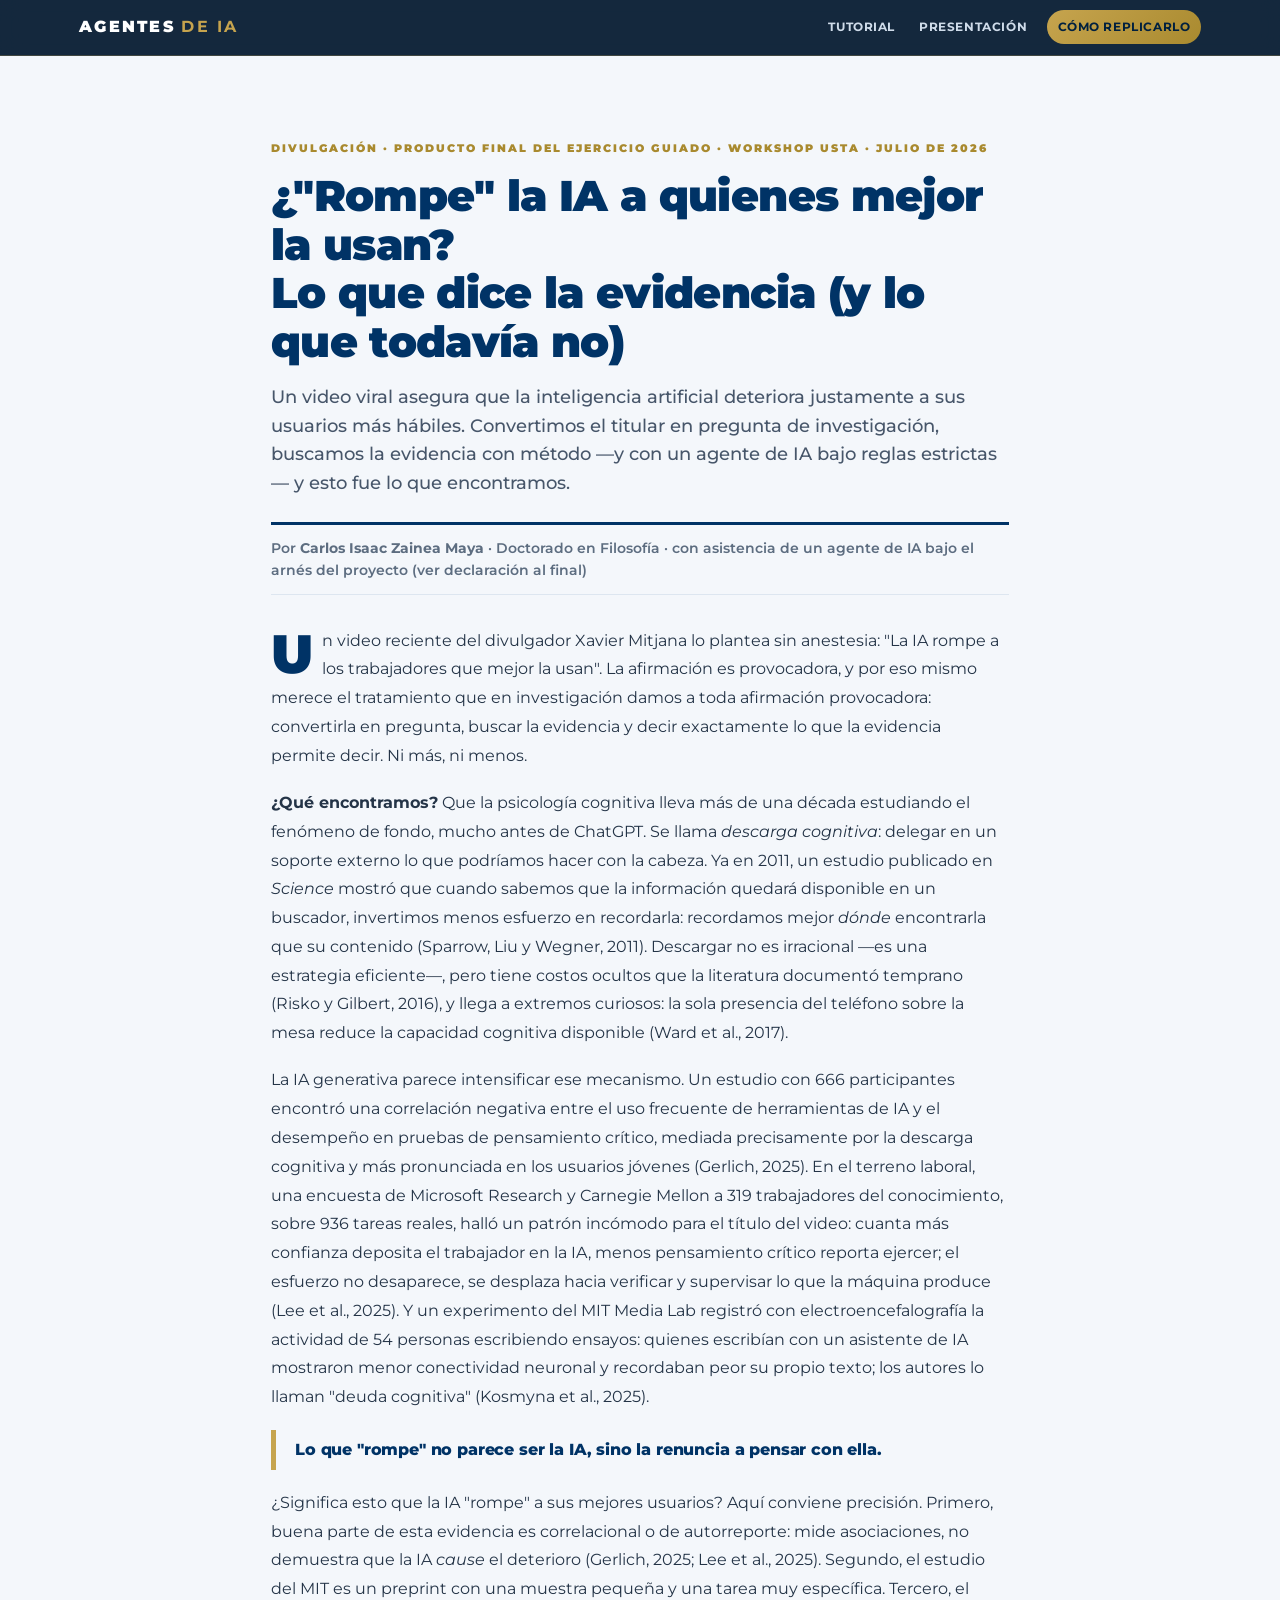
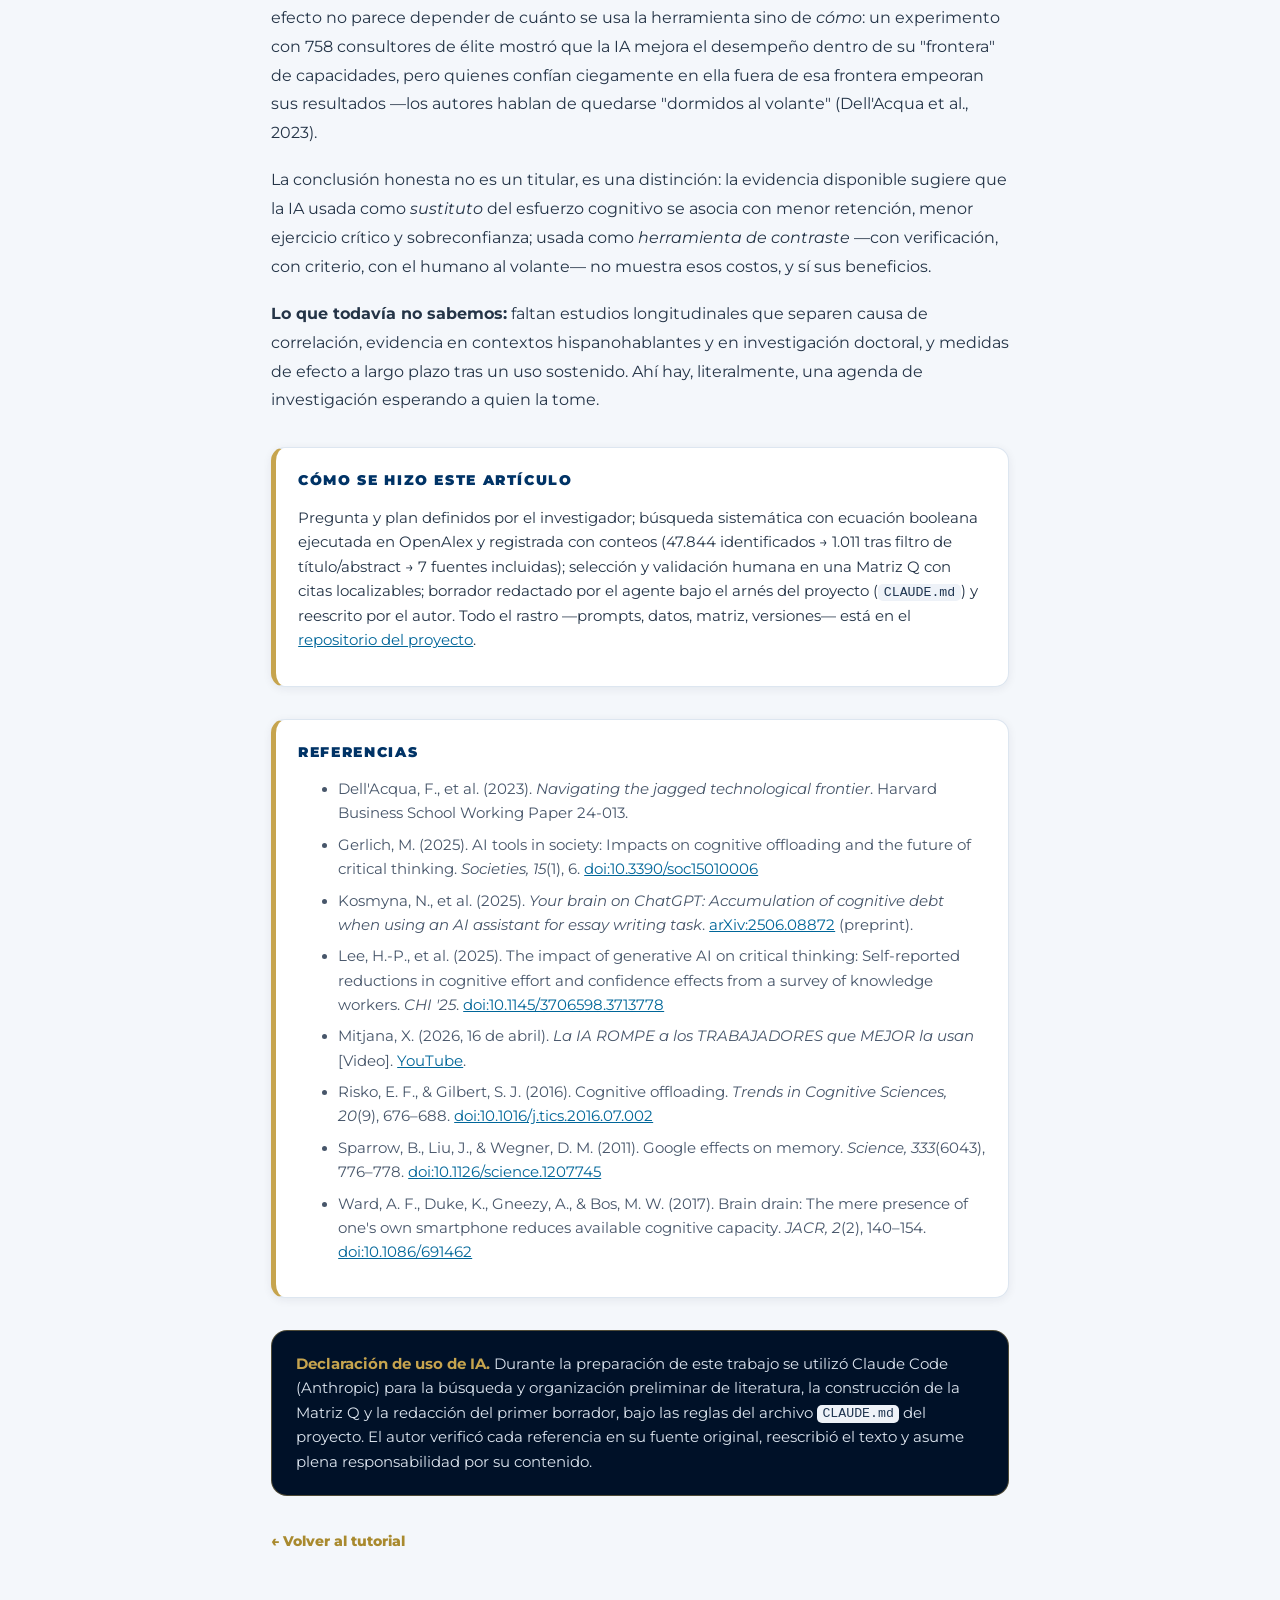
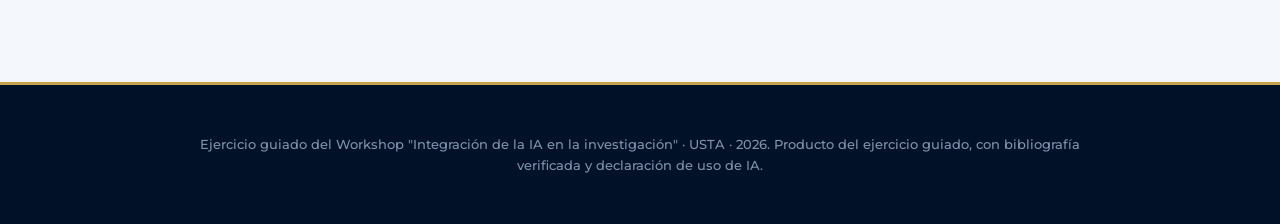
==== articulo.html @ a29a2911 "Tutorial, presentación y proyecto de ejemplo: agentes de IA en la investigación Material del Worksho" ====
<!DOCTYPE html>
<html lang="es">
<head>
<meta charset="UTF-8">
<meta name="viewport" content="width=device-width, initial-scale=1.0">
<title>¿"Rompe" la IA a quienes mejor la usan? — Artículo de divulgación</title>
<meta name="description" content="Artículo de divulgación producido en el ejercicio guiado del Workshop USTA 2026: qué dice la evidencia sobre IA, carga cognitiva y pensamiento crítico.">
<link rel="icon" href="data:image/svg+xml,<svg xmlns='http://www.w3.org/2000/svg' viewBox='0 0 100 100'><text y='.9em' font-size='90'>📰</text></svg>">
<link rel="preconnect" href="https://fonts.googleapis.com">
<link rel="preconnect" href="https://fonts.gstatic.com" crossorigin>
<link href="https://fonts.googleapis.com/css2?family=Montserrat:ital,wght@0,400;0,500;0,600;0,700;0,800;0,900;1,400;1,600&display=swap" rel="stylesheet">
<link rel="stylesheet" href="assets/styles.css">
<style>
  .art-page{max-width:780px;margin:0 auto;padding:3.2rem 1.3rem 4rem}
  .art-back{font-size:.85rem;text-decoration:none;font-weight:800;color:var(--dorado-2)}
  .art-kick{font-size:.7rem;font-weight:900;letter-spacing:.18em;text-transform:uppercase;color:var(--dorado-2);margin:2rem 0 .9rem}
  h1.art-h{color:var(--azul);font-size:clamp(1.8rem,4.6vw,2.7rem);font-weight:900;line-height:1.13;letter-spacing:-.015em;margin:0 0 1rem}
  .art-stand{font-size:1.12rem;line-height:1.6;color:#47566a;font-weight:500;margin:0 0 1.5rem}
  .art-by{font-size:.85rem;color:var(--muted);border-top:3px solid var(--azul);border-bottom:1px solid var(--line);padding:.75rem 0;margin-bottom:2rem;font-weight:600}
  .art-body p{font-size:1rem;line-height:1.8;margin:1.15rem 0}
  .art-body p:first-of-type::first-letter{font-size:3.4rem;float:left;line-height:.85;padding:.3rem .6rem 0 0;color:var(--azul);font-weight:900}
  .art-pull{font-size:1.3rem;font-weight:800;line-height:1.45;color:var(--azul);border-left:5px solid var(--dorado);padding:.35rem 0 .35rem 1.2rem;margin:1.9rem 0;letter-spacing:-.01em}
  .art-box{background:#fff;border:1px solid var(--line);border-left:5px solid var(--dorado);border-radius:14px;padding:1.2rem 1.4rem;margin:2rem 0;box-shadow:var(--sh-sm)}
  .art-box h3{margin:.1rem 0 .7rem;color:var(--azul);font-size:.85rem;font-weight:900;text-transform:uppercase;letter-spacing:.12em}
  .art-box p,.art-box li{font-size:.92rem}
  .art-refs{font-size:.85rem;color:#47566a}
  .art-refs li{margin:.45rem 0}
  .art-decl{background:var(--azul-deep);color:#dbe4ee;border-radius:16px;padding:1.3rem 1.5rem;margin:2rem 0;font-size:.92rem;border:1px solid rgba(198,164,78,.4)}
  .art-decl b{color:var(--dorado)}
</style>
</head>
<body>
<nav class="topnav" aria-label="Navegación">
  <div class="nav-inner">
    <a class="brand" href="index.html">AGENTES<span>DE IA</span></a>
    <div class="nav-links">
      <a href="index.html">Tutorial</a>
      <a href="presentacion.html">Presentación</a>
      <a href="index.html#hazlo" class="nav-cta">Cómo replicarlo</a>
    </div>
  </div>
</nav>

<article class="art-page">
  <p class="art-kick">Divulgación · Producto final del ejercicio guiado · Workshop USTA · Julio de 2026</p>
  <h1 class="art-h">¿"Rompe" la IA a quienes mejor la usan?<br>Lo que dice la evidencia (y lo que todavía no)</h1>
  <p class="art-stand">Un video viral asegura que la inteligencia artificial deteriora justamente a sus
  usuarios más hábiles. Convertimos el titular en pregunta de investigación, buscamos la evidencia con
  método —y con un agente de IA bajo reglas estrictas— y esto fue lo que encontramos.</p>
  <p class="art-by">Por <strong>Carlos Isaac Zainea Maya</strong> · Doctorado en Filosofía ·
  con asistencia de un agente de IA bajo el arnés del proyecto (ver declaración al final)</p>

  <div class="art-body">
    <p>Un video reciente del divulgador Xavier Mitjana lo plantea sin anestesia: "La IA rompe a los
    trabajadores que mejor la usan". La afirmación es provocadora, y por eso mismo merece el tratamiento
    que en investigación damos a toda afirmación provocadora: convertirla en pregunta, buscar la
    evidencia y decir exactamente lo que la evidencia permite decir. Ni más, ni menos.</p>

    <p><strong>¿Qué encontramos?</strong> Que la psicología cognitiva lleva más de una década estudiando
    el fenómeno de fondo, mucho antes de ChatGPT. Se llama <em>descarga cognitiva</em>: delegar en un
    soporte externo lo que podríamos hacer con la cabeza. Ya en 2011, un estudio publicado en
    <em>Science</em> mostró que cuando sabemos que la información quedará disponible en un buscador,
    invertimos menos esfuerzo en recordarla: recordamos mejor <em>dónde</em> encontrarla que su contenido
    (Sparrow, Liu y Wegner, 2011). Descargar no es irracional —es una estrategia eficiente—, pero tiene
    costos ocultos que la literatura documentó temprano (Risko y Gilbert, 2016), y llega a extremos
    curiosos: la sola presencia del teléfono sobre la mesa reduce la capacidad cognitiva disponible
    (Ward et al., 2017).</p>

    <p>La IA generativa parece intensificar ese mecanismo. Un estudio con 666 participantes encontró una
    correlación negativa entre el uso frecuente de herramientas de IA y el desempeño en pruebas de
    pensamiento crítico, mediada precisamente por la descarga cognitiva y más pronunciada en los usuarios
    jóvenes (Gerlich, 2025). En el terreno laboral, una encuesta de Microsoft Research y Carnegie Mellon
    a 319 trabajadores del conocimiento, sobre 936 tareas reales, halló un patrón incómodo para el título
    del video: cuanta más confianza deposita el trabajador en la IA, menos pensamiento crítico reporta
    ejercer; el esfuerzo no desaparece, se desplaza hacia verificar y supervisar lo que la máquina produce
    (Lee et al., 2025). Y un experimento del MIT Media Lab registró con electroencefalografía la actividad
    de 54 personas escribiendo ensayos: quienes escribían con un asistente de IA mostraron menor
    conectividad neuronal y recordaban peor su propio texto; los autores lo llaman "deuda cognitiva"
    (Kosmyna et al., 2025).</p>

    <p class="art-pull">Lo que "rompe" no parece ser la IA, sino la renuncia a pensar con ella.</p>

    <p>¿Significa esto que la IA "rompe" a sus mejores usuarios? Aquí conviene precisión. Primero, buena
    parte de esta evidencia es correlacional o de autorreporte: mide asociaciones, no demuestra que la IA
    <em>cause</em> el deterioro (Gerlich, 2025; Lee et al., 2025). Segundo, el estudio del MIT es un
    preprint con una muestra pequeña y una tarea muy específica. Tercero, el efecto no parece depender de
    cuánto se usa la herramienta sino de <em>cómo</em>: un experimento con 758 consultores de élite mostró
    que la IA mejora el desempeño dentro de su "frontera" de capacidades, pero quienes confían ciegamente
    en ella fuera de esa frontera empeoran sus resultados —los autores hablan de quedarse "dormidos al
    volante" (Dell'Acqua et al., 2023).</p>

    <p>La conclusión honesta no es un titular, es una distinción: la evidencia disponible sugiere que la
    IA usada como <em>sustituto</em> del esfuerzo cognitivo se asocia con menor retención, menor ejercicio
    crítico y sobreconfianza; usada como <em>herramienta de contraste</em> —con verificación, con
    criterio, con el humano al volante— no muestra esos costos, y sí sus beneficios.</p>

    <p><strong>Lo que todavía no sabemos:</strong> faltan estudios longitudinales que separen causa de
    correlación, evidencia en contextos hispanohablantes y en investigación doctoral, y medidas de efecto
    a largo plazo tras un uso sostenido. Ahí hay, literalmente, una agenda de investigación esperando a
    quien la tome.</p>
  </div>

  <div class="art-box">
    <h3>Cómo se hizo este artículo</h3>
    <p>Pregunta y plan definidos por el investigador; búsqueda sistemática con ecuación booleana ejecutada
    en OpenAlex y registrada con conteos (47.844 identificados → 1.011 tras filtro de título/abstract →
    7 fuentes incluidas); selección y validación humana en una Matriz Q con citas localizables; borrador
    redactado por el agente bajo el arnés del proyecto (<code>CLAUDE.md</code>) y reescrito por el autor.
    Todo el rastro —prompts, datos, matriz, versiones— está en el
    <a href="https://github.com/izainea/agentes-ia-investigacion">repositorio del proyecto</a>.</p>
  </div>

  <div class="art-box">
    <h3>Referencias</h3>
    <ul class="art-refs">
      <li>Dell'Acqua, F., et al. (2023). <em>Navigating the jagged technological frontier</em>. Harvard Business School Working Paper 24-013.</li>
      <li>Gerlich, M. (2025). AI tools in society: Impacts on cognitive offloading and the future of critical thinking. <em>Societies, 15</em>(1), 6. <a href="https://doi.org/10.3390/soc15010006">doi:10.3390/soc15010006</a></li>
      <li>Kosmyna, N., et al. (2025). <em>Your brain on ChatGPT: Accumulation of cognitive debt when using an AI assistant for essay writing task</em>. <a href="https://arxiv.org/abs/2506.08872">arXiv:2506.08872</a> (preprint).</li>
      <li>Lee, H.-P., et al. (2025). The impact of generative AI on critical thinking: Self-reported reductions in cognitive effort and confidence effects from a survey of knowledge workers. <em>CHI '25</em>. <a href="https://doi.org/10.1145/3706598.3713778">doi:10.1145/3706598.3713778</a></li>
      <li>Mitjana, X. (2026, 16 de abril). <em>La IA ROMPE a los TRABAJADORES que MEJOR la usan</em> [Video]. <a href="https://www.youtube.com/watch?v=fTj4RkCVBXw">YouTube</a>.</li>
      <li>Risko, E. F., &amp; Gilbert, S. J. (2016). Cognitive offloading. <em>Trends in Cognitive Sciences, 20</em>(9), 676–688. <a href="https://doi.org/10.1016/j.tics.2016.07.002">doi:10.1016/j.tics.2016.07.002</a></li>
      <li>Sparrow, B., Liu, J., &amp; Wegner, D. M. (2011). Google effects on memory. <em>Science, 333</em>(6043), 776–778. <a href="https://doi.org/10.1126/science.1207745">doi:10.1126/science.1207745</a></li>
      <li>Ward, A. F., Duke, K., Gneezy, A., &amp; Bos, M. W. (2017). Brain drain: The mere presence of one's own smartphone reduces available cognitive capacity. <em>JACR, 2</em>(2), 140–154. <a href="https://doi.org/10.1086/691462">doi:10.1086/691462</a></li>
    </ul>
  </div>

  <div class="art-decl">
    <b>Declaración de uso de IA.</b> Durante la preparación de este trabajo se utilizó Claude Code
    (Anthropic) para la búsqueda y organización preliminar de literatura, la construcción de la Matriz Q
    y la redacción del primer borrador, bajo las reglas del archivo <code>CLAUDE.md</code> del proyecto.
    El autor verificó cada referencia en su fuente original, reescribió el texto y asume plena
    responsabilidad por su contenido.
  </div>

  <p><a class="art-back" href="index.html#resultados">← Volver al tutorial</a></p>
</article>

<footer>
  <p class="mini">Ejercicio guiado del Workshop "Integración de la IA en la investigación" · USTA · 2026.
  Producto del ejercicio guiado, con bibliografía verificada y declaración de uso de IA.</p>
</footer>
</body>
</html>
---- assets/styles.css ----
/* ============================================================
   El uso de agentes de IA en la investigación — Workshop USTA 2026
   Identidad: azul institucional USTA #003366 + dorado #C6A44E,
   tipografía Montserrat, estética editorial moderna.
   ============================================================ */

:root{
  --azul:#003366;
  --azul-2:#00284f;
  --azul-3:#001b38;
  --azul-deep:#001128;
  --celeste:#006699;
  --dorado:#C6A44E;
  --dorado-2:#a98a2f;
  --dorado-soft:#e9d9ae;
  --bg:#f4f7fb;
  --tint:#e9eff7;
  --card:#ffffff;
  --line:#dde6f0;
  --text:#243447;
  --muted:#5d6d80;
  --ok:#1f7a4d;
  --warn:#b06e0d;
  --rojo:#c23b3b;
  --sans:'Montserrat','Segoe UI',system-ui,-apple-system,Arial,sans-serif;
  --mono:Consolas,'Cascadia Mono',Menlo,monospace;
  --sh-sm:0 2px 10px rgba(0,27,56,.07);
  --sh-md:0 10px 30px rgba(0,27,56,.10);
  --sh-lg:0 18px 50px rgba(0,17,40,.35);
  --r:18px;
}

*{box-sizing:border-box}
html{scroll-behavior:smooth;scroll-padding-top:76px}
body{margin:0;font-family:var(--sans);color:var(--text);background:var(--bg);line-height:1.65;font-size:16px}
img,svg{max-width:100%}
a{color:var(--celeste)}
code{font-family:var(--mono);background:#eef2f8;color:#1f3550;border-radius:5px;padding:.08rem .35rem;font-size:.9em}
:focus-visible{outline:3px solid var(--dorado);outline-offset:2px;border-radius:6px}

/* ---------- Animación de aparición ---------- */
.rv{opacity:0;transform:translateY(22px);transition:opacity .6s ease,transform .6s ease}
.rv-in{opacity:1;transform:none}
@media (prefers-reduced-motion:reduce){.rv{opacity:1;transform:none;transition:none}}

/* ---------- Navegación ---------- */
.topnav{position:sticky;top:0;z-index:60;background:rgba(0,22,45,.92);
  backdrop-filter:blur(12px);-webkit-backdrop-filter:blur(12px);
  border-bottom:1px solid rgba(198,164,78,.25)}
.nav-inner{max-width:1160px;margin:0 auto;padding:.65rem 1.2rem;display:flex;align-items:center;gap:1.2rem;flex-wrap:wrap}
.brand{color:#fff;text-decoration:none;font-weight:900;font-size:1rem;letter-spacing:.14em}
.brand span{color:var(--dorado);font-weight:700;margin-left:.35rem;letter-spacing:.14em}
.nav-links{display:flex;gap:.2rem;flex-wrap:wrap;margin-left:auto;align-items:center}
.nav-links a{color:#cfdcea;text-decoration:none;font-size:.74rem;font-weight:700;
  letter-spacing:.05em;text-transform:uppercase;padding:.45rem .65rem;border-radius:999px;
  white-space:nowrap;transition:background .2s,color .2s}
.nav-links a:hover,.nav-links a.is-here{background:rgba(198,164,78,.18);color:#fff}
.nav-links a.nav-cta{background:linear-gradient(135deg,var(--dorado),var(--dorado-2));
  color:#00203f;margin-left:.4rem}
.nav-links a.nav-cta:hover{filter:brightness(1.08);color:#00203f}

/* ---------- Hero ---------- */
.hero{position:relative;overflow:hidden;color:#fff;text-align:center;
  background:
    radial-gradient(900px 460px at 82% -12%, rgba(198,164,78,.28), transparent 60%),
    radial-gradient(700px 420px at -8% 108%, rgba(0,102,153,.35), transparent 55%),
    linear-gradient(155deg,var(--azul-deep) 0%,var(--azul-3) 45%,var(--azul) 100%)}
.hero::before{content:"";position:absolute;inset:0;pointer-events:none;opacity:.5;
  background-image:
    linear-gradient(rgba(255,255,255,.045) 1px,transparent 1px),
    linear-gradient(90deg,rgba(255,255,255,.045) 1px,transparent 1px);
  background-size:44px 44px;
  mask-image:radial-gradient(closest-side at 50% 40%,black,transparent)}
.hero-inner{position:relative;max-width:1000px;margin:0 auto;padding:5.2rem 1.4rem 4.2rem}
.eyebrow{font-size:.7rem;font-weight:800;letter-spacing:.22em;text-transform:uppercase;
  color:var(--dorado);margin:0 0 1.2rem;display:flex;align-items:center;gap:.55rem;flex-wrap:wrap}
.hero .eyebrow{justify-content:center}
.eye-num{display:inline-grid;place-items:center;min-width:1.7rem;height:1.7rem;
  border:1.5px solid var(--dorado);border-radius:6px;color:var(--dorado);font-size:.72rem;padding:0 .3rem}
.hero h1{font-size:clamp(2.3rem,6vw,4rem);font-weight:900;line-height:1.06;
  letter-spacing:-.02em;margin:.2rem 0 1.3rem}
.hero h1 em{font-style:normal;color:var(--dorado);
  background:linear-gradient(120deg,#e8cf8f,var(--dorado) 60%);
  -webkit-background-clip:text;background-clip:text;-webkit-text-fill-color:transparent}
.hero-sub{font-size:clamp(1rem,2.1vw,1.18rem);color:#c9d8e8;margin:0 0 .9rem;font-weight:500}
.hero-meta{color:#8fa6bd;font-size:.85rem;font-weight:600;margin:0 0 2rem}
.hero-hook{display:inline-flex;gap:.7rem;align-items:center;text-align:left;
  background:rgba(198,164,78,.1);border:1px solid rgba(198,164,78,.5);color:#f0e3bd;
  padding:.85rem 1.25rem;border-radius:16px;font-size:.92rem;max-width:44rem;font-weight:500}
.hook-dot{width:.6rem;height:.6rem;border-radius:50%;background:var(--dorado);flex:none;
  box-shadow:0 0 0 0 rgba(198,164,78,.7);animation:pulse 2.2s infinite}
@keyframes pulse{70%{box-shadow:0 0 0 12px rgba(198,164,78,0)}100%{box-shadow:0 0 0 0 rgba(198,164,78,0)}}
.agenda-chips{margin-top:2rem;display:flex;gap:.5rem;justify-content:center;flex-wrap:wrap}
.agenda-chips span{border:1px solid rgba(255,255,255,.25);color:#dbe6f1;font-size:.72rem;
  font-weight:700;letter-spacing:.06em;text-transform:uppercase;padding:.4rem .85rem;border-radius:999px}

/* ---------- Secciones ---------- */
main{display:block}
section{max-width:1160px;margin:0 auto;padding:4.4rem 1.4rem 3.2rem}
section h2{font-size:clamp(1.7rem,3.8vw,2.5rem);font-weight:900;line-height:1.12;
  letter-spacing:-.015em;color:var(--azul);margin:.2rem 0 1.4rem}
.section-dark,.section-tint{max-width:none;padding-left:0;padding-right:0}
.sec-inner{max-width:1160px;margin:0 auto;padding:0 1.4rem}
.section-dark{background:
  radial-gradient(800px 400px at 90% 0%, rgba(198,164,78,.14), transparent 55%),
  linear-gradient(160deg,var(--azul-deep),var(--azul-3) 55%,var(--azul-2));color:#e8eef6}
.section-dark h2{color:#fff}
.section-dark a{color:var(--dorado)}
.section-tint{background:var(--tint)}
.eyebrow.gold,.section-dark .eyebrow{color:var(--dorado)}
section>.eyebrow,.sec-inner>.eyebrow{color:var(--dorado-2)}
.section-dark .eye-num{border-color:var(--dorado);color:var(--dorado)}
.lead{font-size:1.05rem;max-width:62rem;font-weight:500}
.mini{font-size:.8rem;color:var(--muted);font-weight:500}
.section-dark .mini{color:#9fb2c6}
.h3-line{font-size:1.18rem;font-weight:800;color:var(--azul);margin:2.6rem 0 1rem;
  padding-top:1.2rem;border-top:2px solid var(--line);letter-spacing:-.01em}
.h3-line.light,.section-dark .h3-line{color:#fff;border-top-color:rgba(255,255,255,.16)}
.h3-line .mini{font-weight:600}
.tag-live{font-size:.66rem;background:linear-gradient(135deg,var(--dorado),var(--dorado-2));
  color:#00203f;border-radius:999px;padding:.28rem .7rem;vertical-align:middle;
  letter-spacing:.08em;text-transform:uppercase;font-weight:800;margin-left:.4rem}

/* ---------- Tarjetas ---------- */
.cards-3{display:grid;grid-template-columns:repeat(3,1fr);gap:1.1rem}
.cards-4{display:grid;grid-template-columns:repeat(4,1fr);gap:1.1rem}
.card{position:relative;background:var(--card);border:1px solid var(--line);border-radius:var(--r);
  padding:1.5rem 1.4rem 1.3rem;box-shadow:var(--sh-sm);overflow:hidden;
  transition:transform .2s ease,box-shadow .2s ease}
.card::before{content:"";position:absolute;top:0;left:0;right:0;height:4px;
  background:linear-gradient(90deg,var(--dorado),var(--azul))}
.card:hover{transform:translateY(-4px);box-shadow:var(--sh-md)}
.card-ico{font-size:1.7rem;margin-bottom:.5rem}
.card h3{margin:.1rem 0 .55rem;color:var(--azul);font-size:1.06rem;font-weight:800}
.card p{font-size:.93rem;margin:.4rem 0}

.card-dark{position:relative;background:rgba(255,255,255,.05);border:1px solid rgba(255,255,255,.13);
  border-radius:var(--r);padding:1.4rem 1.3rem 1.2rem}
.cd-num{position:absolute;top:1rem;right:1.1rem;font-weight:900;font-size:1.5rem;
  color:rgba(198,164,78,.4);letter-spacing:-.02em}
.card-dark h3{color:var(--dorado);font-size:1rem;font-weight:800;margin:.1rem 0 .7rem;line-height:1.3}
.card-dark p{font-size:.88rem;margin:.5rem 0}
.ojo{background:rgba(194,59,59,.16);border-left:3px solid #e07a7a;padding:.6rem .75rem;border-radius:8px}

.split{display:grid;grid-template-columns:1fr 1fr;gap:1.8rem;align-items:start;margin:1.3rem 0}

/* ---------- Ruta completa del proyecto (clic → modal) ---------- */
.ruta-grid{display:grid;grid-template-columns:repeat(4,1fr);gap:.8rem;margin:1.4rem 0 .4rem}
.ruta-card{position:relative;background:#fff;border:2px solid var(--azul);border-radius:14px;
  padding:1rem 2rem .9rem 3.1rem;text-align:left;cursor:pointer;font-family:var(--sans);
  transition:transform .15s,box-shadow .2s,border-color .2s;box-shadow:var(--sh-sm)}
.ruta-card:hover{transform:translateY(-3px);box-shadow:var(--sh-md);border-color:var(--dorado-2)}
.ruta-card .rn{position:absolute;left:.85rem;top:1rem;width:1.7rem;height:1.7rem;border-radius:50%;
  background:linear-gradient(135deg,var(--azul),var(--celeste));color:#fff;font-weight:900;
  display:grid;place-items:center;font-size:.85rem}
.ruta-card b{display:block;color:var(--azul);font-size:.93rem;font-weight:800;line-height:1.2}
.ruta-card .rd{display:block;font-size:.75rem;color:var(--muted);font-weight:600;margin-top:.15rem}
.ruta-card::after{content:"+";position:absolute;right:.75rem;top:.6rem;color:var(--dorado-2);
  font-weight:900;font-size:1.15rem}
.ruta-hint{margin:.3rem 0 0}

/* ---------- Modal (subventana por etapa) ---------- */
.modal-back{position:fixed;inset:0;z-index:80;background:rgba(0,17,40,.66);
  backdrop-filter:blur(3px);-webkit-backdrop-filter:blur(3px);
  display:flex;align-items:center;justify-content:center;padding:2rem 1rem}
.modal-back.hidden{display:none}
.modal{position:relative;background:var(--bg);border-radius:20px;max-width:46rem;width:100%;
  max-height:86vh;overflow-y:auto;padding:1.7rem 1.9rem;box-shadow:0 30px 80px rgba(0,9,20,.55)}
.modal-close{position:absolute;top:1rem;right:1rem;background:var(--azul);color:#fff;
  border:none;width:2.2rem;height:2.2rem;border-radius:50%;font-size:1rem;cursor:pointer;
  font-weight:800;font-family:var(--sans)}
.modal-close:hover{background:var(--dorado-2)}
.modal h4{color:var(--azul);font-weight:800;font-size:1.25rem;margin:.1rem 0 .7rem;
  letter-spacing:-.01em;padding-right:2.4rem}
.modal-eye{margin:0 0 .3rem}
.modal .m-cards{grid-template-columns:1fr 1fr 1fr}
.modal .tip{margin:1rem 0}
body.modal-open{overflow:hidden}
@media (max-width:900px){.ruta-grid{grid-template-columns:1fr 1fr}.modal .m-cards{grid-template-columns:1fr}}
@media (max-width:560px){.ruta-grid{grid-template-columns:1fr}}

/* ---------- Métodos ---------- */
.chips-metodos{display:flex;flex-wrap:wrap;gap:.5rem;margin:1.1rem 0 2rem}
.chips-metodos span{border:1.5px solid var(--dorado);color:var(--azul);background:#fff;
  font-size:.78rem;font-weight:700;padding:.4rem .85rem;border-radius:999px;letter-spacing:.02em}

.salto{display:flex;align-items:stretch;gap:.5rem;flex-wrap:wrap;margin:1.6rem 0 .5rem}
.salto-box{flex:1;min-width:9rem;background:#fff;border:2px solid var(--azul);border-radius:12px;
  padding:.7rem .9rem;text-align:center;box-shadow:var(--sh-sm)}
.salto-box b{display:block;color:var(--azul);font-weight:800;font-size:.98rem}
.salto-box span{font-size:.78rem;color:var(--muted);font-weight:600}
.salto-box.gold{background:linear-gradient(135deg,#f4e8c8,var(--dorado-soft));border-color:var(--dorado-2)}
.salto-box.gold b{color:#6d5716}
.salto-arr{align-self:center;color:var(--dorado-2);font-weight:900;font-size:1.2rem}
.salto-cap{font-size:.9rem;color:var(--muted);margin:.4rem 0 0}

.m-cards{display:grid;grid-template-columns:repeat(3,1fr);gap:.9rem;margin:.9rem 0 1.2rem}
.m-card{background:#fff;border:1px solid var(--line);border-radius:12px;overflow:hidden;box-shadow:var(--sh-sm)}
.m-head{background:var(--azul);color:#fff;font-weight:800;font-size:.88rem;padding:.55rem .8rem;text-align:center}
.m-head em{font-style:normal;font-weight:600;color:var(--dorado-soft);font-size:.72rem;display:block;letter-spacing:.06em;text-transform:uppercase}
.m-card p{margin:0;padding:.7rem .85rem;font-size:.86rem}

.smart{background:#fff;border:1px solid var(--line);border-left:5px solid var(--dorado);
  border-radius:12px;padding:.9rem 1.1rem;margin:1rem 0;box-shadow:var(--sh-sm)}
.smart-head{font-weight:800;color:var(--azul);margin-bottom:.6rem}
.smart-head b{color:var(--dorado-2)}
.smart-grid{display:flex;flex-wrap:wrap;gap:.5rem}
.smart-grid span{background:var(--tint);border-radius:8px;padding:.4rem .7rem;font-size:.83rem;font-weight:600}
.smart-grid b{color:var(--azul);margin-right:.25rem;font-weight:900}
.smart-est{margin:.7rem 0 0;font-size:.88rem;background:var(--azul);color:#fff;
  border-radius:8px;padding:.55rem .8rem;font-weight:600}
.smart-est strong{color:var(--dorado-soft)}

.eq-steps{display:flex;align-items:center;gap:.45rem;flex-wrap:wrap;margin:1rem 0 .5rem}
.eq-steps div{background:#fff;border:2px solid var(--azul);border-radius:10px;min-width:6.4rem;
  padding:.45rem .6rem;text-align:center;box-shadow:var(--sh-sm)}
.eq-steps b{display:block;color:var(--dorado-2);font-size:.75rem;font-weight:900}
.eq-steps span{font-weight:700;color:var(--azul);font-size:.88rem}
.eq-steps i{color:var(--dorado-2);font-weight:900;font-style:normal}
.ops{font-size:.88rem;background:var(--tint);border-radius:10px;padding:.6rem .9rem}
.ej-seminario{margin:.8rem 0}
.ej-seminario summary{cursor:pointer;font-weight:700;color:var(--dorado-2);font-size:.9rem}
.pico-table{width:100%;border-collapse:collapse;margin:.7rem 0;background:#fff;
  border:1px solid var(--line);border-radius:10px;overflow:hidden;font-size:.86rem}
.pico-table th{background:var(--azul);color:#fff;text-align:left;padding:.5rem .8rem}
.pico-table td{padding:.45rem .8rem;border-top:1px solid var(--line)}
.pico-table td:first-child{white-space:nowrap;font-weight:600}
.eq-final{background:var(--azul-deep);color:#dfe9f4;border-radius:10px;padding:.8rem 1rem;
  font-family:var(--mono);font-size:.78rem;white-space:pre-wrap;margin:.4rem 0 0}

/* ---------- Ciclo del agente ---------- */
.ciclo{display:flex;gap:.5rem;flex-wrap:wrap}
.ciclo-btn{border:2px solid var(--azul);background:#fff;color:var(--azul);font-weight:800;
  font-family:var(--sans);padding:.55rem .95rem;border-radius:999px;cursor:pointer;font-size:.88rem;
  transition:background .2s,color .2s,transform .15s}
.ciclo-btn:hover{transform:translateY(-2px)}
.ciclo-btn.is-active{background:var(--azul);color:#fff}
.ciclo-panel{margin-top:1rem;background:var(--card);border:1px solid var(--line);
  border-left:5px solid var(--dorado);border-radius:12px;padding:1rem 1.2rem;min-height:7.6rem;
  box-shadow:var(--sh-sm)}
.ciclo-panel p{margin:.2rem 0;font-size:.93rem}

.mini-table{width:100%;border-collapse:collapse;background:#fff;border:1px solid var(--line);
  border-radius:12px;overflow:hidden;font-size:.88rem;box-shadow:var(--sh-sm)}
.mini-table th,.mini-table td{padding:.55rem .8rem;border-bottom:1px solid var(--line);text-align:left}
.mini-table th{background:var(--azul);color:#fff;font-weight:700}
.mini-table tr:last-child td{border-bottom:none}
.mini-table td:nth-child(2),.mini-table td:nth-child(3),.mini-table td:nth-child(4),
.mini-table th:nth-child(2),.mini-table th:nth-child(3),.mini-table th:nth-child(4){text-align:center}
.mini-table.t4 th,.mini-table.t4 td{padding:.5rem .55rem;font-size:.83rem}

/* ---------- Escalera de agencia ---------- */
.esc-grid{display:grid;grid-template-columns:repeat(4,1fr);gap:.9rem;margin:1.1rem 0;align-items:end}
.esc{position:relative;background:#fff;border:1px solid var(--line);border-radius:14px;
  padding:1.05rem 1rem .85rem;box-shadow:var(--sh-sm)}
.esc:nth-child(2){margin-top:-.7rem}
.esc:nth-child(3){margin-top:-1.4rem}
.esc:nth-child(4){margin-top:-2.1rem}
.esc-n{position:absolute;top:-.85rem;left:.9rem;width:1.7rem;height:1.7rem;border-radius:50%;
  background:linear-gradient(135deg,var(--azul),var(--celeste));color:#fff;font-weight:900;
  display:grid;place-items:center;font-size:.85rem;box-shadow:var(--sh-sm)}
.esc b{display:block;color:var(--azul);font-size:.92rem;font-weight:800;margin:.3rem 0 .35rem;line-height:1.25}
.esc p{font-size:.82rem;margin:.2rem 0 .5rem}
.esc small{display:block;font-size:.7rem;font-weight:700;color:var(--muted);
  text-transform:uppercase;letter-spacing:.05em;border-top:1px dashed var(--line);padding-top:.45rem}
.esc.gold{background:linear-gradient(160deg,#fdf9ec,#f6ecd2);border-color:var(--dorado-2)}
.esc.gold .esc-n{background:linear-gradient(135deg,var(--dorado),var(--dorado-2))}
.esc.gold b{color:#6d5716}
.esc.gold small{color:#8a6f28;border-top-color:#dcc98f}
.ciclo-rol{border-top:1px dashed var(--line);padding-top:.5rem;font-size:.87rem;color:#40506a}
@media (max-width:980px){.esc-grid{grid-template-columns:1fr 1fr}.esc,.esc:nth-child(n){margin-top:0}}
@media (max-width:680px){.esc-grid{grid-template-columns:1fr}}

.tip{background:#fbf5e3;border:1px solid #ecd9a3;border-radius:14px;padding:.9rem 1.1rem;
  margin:1.5rem 0;font-size:.92rem;box-shadow:var(--sh-sm)}
.tip-dark{background:rgba(198,164,78,.1);border-color:rgba(198,164,78,.4);color:#eee4c8;box-shadow:none}

/* ---------- Pestañas de herramienta (subagentes) ---------- */
.ag-tabs{display:flex;gap:.5rem;flex-wrap:wrap;margin:.9rem 0 .8rem}
.ag-tab{border:2px solid var(--azul);background:#fff;color:var(--azul);font-weight:800;
  font-family:var(--sans);padding:.5rem .95rem;border-radius:999px;cursor:pointer;
  font-size:.85rem;transition:background .2s,color .2s,transform .15s}
.ag-tab:hover{transform:translateY(-2px)}
.ag-tab.is-active{background:var(--azul);color:#fff}
.ag-star{display:inline-block;background:linear-gradient(135deg,var(--dorado),var(--dorado-2));
  color:#00203f;border-radius:999px;padding:.1rem .55rem;font-size:.66rem;font-weight:800;
  letter-spacing:.04em;margin-left:.35rem;vertical-align:middle}
.term-note{margin:0;padding:.8rem 1.3rem 1rem;font-size:.8rem;color:#9fb2c6;
  border-top:1px dashed rgba(255,255,255,.15)}
.term-note code{background:rgba(255,255,255,.12);color:#e6d9ae}

/* ---------- Terminal ---------- */
.terminal,.subagente-config{background:var(--azul-deep);border-radius:var(--r);overflow:hidden;
  box-shadow:var(--sh-lg);margin:.7rem 0 1.2rem;border:1px solid rgba(198,164,78,.25)}
.term-bar{display:flex;align-items:center;gap:.45rem;background:#000d1f;padding:.6rem 1rem}
.dot{width:.7rem;height:.7rem;border-radius:50%}
.dot.r{background:#ff5f57}.dot.y{background:#febc2e}.dot.g{background:#28c840}
.term-title{color:#7d96b1;font-size:.78rem;font-family:var(--mono);margin-left:.4rem}
.term-play{margin-left:auto;background:linear-gradient(135deg,var(--dorado),var(--dorado-2));
  border:none;color:#00203f;font-weight:800;font-family:var(--sans);
  padding:.35rem .9rem;border-radius:999px;cursor:pointer;font-size:.78rem;letter-spacing:.04em}
.term-play:hover{filter:brightness(1.08)}
.term-body{padding:1.1rem 1.3rem;font-family:var(--mono);font-size:.85rem;line-height:1.6;
  color:#dbe7f3;min-height:15rem;white-space:pre-wrap}
.term-body .u{color:#ecd9a3}
.term-body .a{color:#9fc3e4}
.badge-sim{font-size:.62rem;background:linear-gradient(135deg,var(--dorado),var(--dorado-2));
  color:#00203f;border-radius:999px;padding:.22rem .65rem;vertical-align:middle;
  letter-spacing:.1em;font-weight:800}
.config-body{margin:0;padding:1.1rem 1.3rem;font-family:var(--mono);font-size:.83rem;
  line-height:1.6;color:#dbe7f3;white-space:pre-wrap}

.pasos-instalar{margin-top:1rem}
.dl-grid{display:grid;grid-template-columns:1fr 1fr;gap:1.1rem;margin:.6rem 0 1rem}
.dl-card{background:#fff;border:1px solid var(--line);border-radius:var(--r);
  padding:1.2rem 1.3rem;box-shadow:var(--sh-sm)}
.dl-head{display:flex;gap:.8rem;align-items:center;margin-bottom:.7rem}
.dl-ico{font-size:1.9rem}
.dl-head b{color:var(--azul);font-size:1.02rem;font-weight:800;display:block}
.dl-head small{color:var(--muted);font-weight:600;font-size:.78rem}
.dl-steps{margin:.4rem 0 .9rem;padding-left:1.25rem}
.dl-steps li{margin:.5rem 0;font-size:.9rem}
.dl-opt{font-weight:800;color:var(--dorado-2)}
.dl-links{display:flex;gap:.8rem;align-items:center;flex-wrap:wrap}
.dl-btn{display:inline-block;background:linear-gradient(135deg,var(--dorado),var(--dorado-2));
  color:#00203f;text-decoration:none;font-weight:800;font-size:.85rem;border-radius:999px;
  padding:.55rem 1.1rem;letter-spacing:.02em;box-shadow:0 5px 14px rgba(198,164,78,.35);
  transition:transform .15s,filter .2s}
.dl-btn:hover{transform:translateY(-2px);filter:brightness(1.06)}
.dl-link{font-size:.83rem;font-weight:700;color:var(--celeste)}
.dl-alt{margin-top:.9rem;border-top:1px dashed var(--line);padding-top:.7rem}
.dl-alt summary{cursor:pointer;font-weight:800;font-size:.85rem;color:var(--dorado-2)}
.dl-alt pre{background:var(--azul-deep);color:#dbe7f3;border-radius:9px;padding:.55rem .8rem;
  font-family:var(--mono);font-size:.78rem;overflow-x:auto;margin:.3rem 0 .6rem}
.dl-full{margin:1.1rem 0 1rem}
.dl-full .split{margin:.6rem 0 .4rem}
@media (max-width:820px){.dl-grid{grid-template-columns:1fr}}
.steps-line{counter-reset:st;list-style:none;padding:0;margin:.5rem 0;display:grid;gap:.6rem}
.steps-line li{background:#fff;border:1px solid var(--line);border-radius:12px;
  padding:.8rem 1rem .8rem 3.2rem;position:relative;box-shadow:var(--sh-sm);font-size:.95rem}
.steps-line li::before{counter-increment:st;content:counter(st);position:absolute;left:.8rem;top:.7rem;
  width:1.7rem;height:1.7rem;border-radius:50%;background:linear-gradient(135deg,var(--azul),var(--celeste));
  color:#fff;font-weight:800;display:grid;place-items:center;font-size:.85rem}
.steps-line.big li{font-size:1rem}
.steps-line.letters li::before{content:attr(data-n)}

/* ---------- El caso ---------- */
.video-embed{position:relative;aspect-ratio:16/9;border-radius:14px;overflow:hidden;
  margin:0 0 1.3rem;border:1px solid rgba(198,164,78,.45);box-shadow:0 14px 40px rgba(0,9,20,.5);
  background:#000;cursor:pointer}
.video-embed iframe,.video-embed img{position:absolute;inset:0;width:100%;height:100%;border:0}
.video-embed img{object-fit:cover;transition:transform .25s ease,opacity .25s ease}
.video-embed:hover img{transform:scale(1.03);opacity:.85}
.video-play{position:absolute;top:50%;left:50%;transform:translate(-50%,-50%);
  width:4.2rem;height:3rem;display:grid;place-items:center;font-size:1.15rem;color:#00203f;
  background:linear-gradient(135deg,var(--dorado),var(--dorado-2));border-radius:14px;
  box-shadow:0 8px 24px rgba(0,0,0,.45);transition:transform .2s ease}
.video-embed:hover .video-play{transform:translate(-50%,-50%) scale(1.08)}
.claim{font-size:clamp(1.3rem,2.7vw,1.75rem);font-weight:800;line-height:1.35;
  border-left:5px solid var(--dorado);margin:0 0 1.3rem;padding:.5rem 0 .5rem 1.3rem;color:#fff;
  letter-spacing:-.01em}
.claim strong{color:var(--dorado)}
.claim cite{display:block;font-style:normal;font-size:.83rem;font-weight:600;
  color:#93a9c0;margin-top:.8rem}
.preg-card{background:rgba(255,255,255,.055);border:1px solid rgba(198,164,78,.35);
  border-radius:var(--r);padding:1.5rem 1.5rem;box-shadow:var(--sh-lg)}
.preg-card h3{color:var(--dorado);margin:.1rem 0 .8rem;font-size:.78rem;font-weight:800;
  text-transform:uppercase;letter-spacing:.14em}
.preg-central{font-size:1.14rem;font-weight:700;line-height:1.5;color:#fff;margin:.2rem 0 .8rem}
.q-list{padding-left:0;list-style:none;margin:.8rem 0}
.q-list li{margin:.5rem 0;font-size:.9rem;padding-left:2.4rem;position:relative}
.q-list strong{position:absolute;left:0;top:.05rem;background:rgba(198,164,78,.18);
  border:1px solid rgba(198,164,78,.5);color:var(--dorado);border-radius:7px;
  font-size:.72rem;padding:.12rem .4rem}
.hipo{font-size:.87rem;color:#c2d1e1;border-top:1px dashed rgba(255,255,255,.25);padding-top:.8rem}

/* ---------- Prompts / builder ---------- */
.piezas{display:flex;flex-wrap:wrap;gap:.5rem;margin:.8rem 0 1.5rem}
.pieza{background:#fff;border:1.5px solid var(--azul);border-radius:999px;padding:.45rem .9rem;
  font-size:.82rem;color:var(--azul);font-weight:600}
.pieza b{margin-right:.3rem;font-weight:900}
.pieza.gold{background:linear-gradient(135deg,var(--dorado),var(--dorado-2));border-color:var(--dorado-2);color:#00203f}
.prompt-ej{border-radius:var(--r);padding:1.1rem 1.2rem;border:1px solid var(--line);
  background:#fff;box-shadow:var(--sh-sm)}
.prompt-ej h4{margin:.1rem 0 .7rem;font-weight:800}
.prompt-ej.debil h4{color:var(--rojo)}
.prompt-ej.fuerte h4{color:var(--ok)}
.prompt-ej.fuerte{border-color:#bfdccb;background:#f3faf5}
.prompt-ej pre{background:var(--azul-deep);color:#dbe7f3;border-radius:10px;padding:.85rem 1rem;
  font-family:var(--mono);font-size:.78rem;overflow-x:auto;white-space:pre-wrap;margin:.2rem 0 .6rem}

.builder{background:#fff;border:1px solid var(--line);border-radius:var(--r);
  padding:1.2rem 1.3rem;margin:.7rem 0 1.2rem;box-shadow:var(--sh-sm)}
.builder-checks{display:flex;flex-wrap:wrap;gap:1rem;margin-bottom:.9rem}
.builder-checks label{font-size:.88rem;font-weight:700;color:var(--azul);display:flex;gap:.45rem;align-items:center;cursor:pointer}
.builder-checks input{accent-color:var(--azul);width:1.05rem;height:1.05rem}
.builder-out{background:var(--azul-deep);color:#dbe7f3;border-radius:10px;padding:1rem 1.1rem;
  font-family:var(--mono);font-size:.8rem;white-space:pre-wrap;min-height:8rem;margin:.2rem 0 .8rem}
.copy-btn{background:#fff;border:1.5px solid var(--azul);color:var(--azul);font-weight:800;
  font-family:var(--sans);border-radius:999px;padding:.42rem .95rem;cursor:pointer;font-size:.8rem;
  transition:background .2s,color .2s}
.copy-btn:hover{background:var(--azul);color:#fff}
.copy-btn.copied{background:var(--ok);border-color:var(--ok);color:#fff}
.btn-gold{background:linear-gradient(135deg,var(--dorado),var(--dorado-2));border:none;color:#00203f;
  font-weight:800;font-family:var(--sans);border-radius:999px;padding:.7rem 1.4rem;cursor:pointer;
  font-size:.88rem;letter-spacing:.03em;box-shadow:0 6px 18px rgba(198,164,78,.35);
  transition:transform .15s,filter .2s}
.btn-gold:hover{transform:translateY(-2px);filter:brightness(1.06)}
.btn-gold[disabled]{opacity:.55;cursor:wait;transform:none}

/* ---------- Flujo ---------- */
.flujo-nav{display:flex;align-items:center;gap:.4rem;flex-wrap:wrap;margin:.9rem 0 1.1rem}
.flujo-step{border:2px solid var(--azul);background:#fff;color:var(--azul);border-radius:14px;
  min-width:5.8rem;padding:.55rem .65rem;font-weight:900;font-family:var(--sans);
  font-size:1.1rem;cursor:pointer;line-height:1.1;transition:transform .15s,background .2s,color .2s}
.flujo-step small{display:block;font-weight:700;font-size:.68rem;letter-spacing:.05em;text-transform:uppercase;margin-top:.15rem}
.flujo-step:hover{transform:translateY(-2px)}
.flujo-step.is-active{background:linear-gradient(150deg,var(--azul),var(--azul-2));color:#fff;
  box-shadow:0 8px 20px rgba(0,40,79,.3)}
.flujo-arrow{color:var(--dorado-2);font-weight:900}
.paso-panel{background:#fff;border:1px solid var(--line);border-radius:var(--r);
  padding:1.5rem 1.6rem;box-shadow:var(--sh-md)}
.paso-panel h4{color:var(--azul);font-size:1.15rem;font-weight:800;margin:.1rem 0 .6rem;letter-spacing:-.01em}
.paso-panel p{font-size:.94rem}
.prompt-block{position:relative;margin:.8rem 0}
.prompt-block pre{background:var(--azul-deep);color:#dbe7f3;border-radius:12px;padding:1.05rem 1.1rem;
  font-family:var(--mono);font-size:.8rem;line-height:1.6;overflow-x:auto;white-space:pre-wrap;margin:0}
.prompt-block .copy-btn{position:absolute;top:.65rem;right:.65rem;background:rgba(255,255,255,.95)}
.arnes{background:#fbf5e3;border-left:5px solid var(--dorado);border-radius:10px;
  padding:.75rem 1rem;font-size:.9rem;margin:.8rem 0}
.arnes-story{margin:1.4rem 0;box-shadow:var(--sh-sm)}
.artefacto{font-size:.9rem;color:var(--muted)}
.hidden{display:none}

/* ---------- OpenAlex ---------- */
.oa-widget{background:#fff;border:1px solid var(--line);border-radius:var(--r);
  padding:1.4rem 1.5rem;box-shadow:var(--sh-md)}
.oa-label{display:block;font-size:.72rem;font-weight:800;letter-spacing:.12em;
  text-transform:uppercase;color:var(--muted);margin:.8rem 0 .35rem}
.oa-widget select,.oa-widget textarea{width:100%;border:1.5px solid var(--line);border-radius:10px;
  padding:.65rem .75rem;font-size:.9rem;font-family:var(--mono);color:var(--azul);background:#f8fafd}
.oa-widget select{font-family:var(--sans);font-weight:700}
.oa-actions{display:flex;align-items:center;gap:1rem;margin-top:1rem;flex-wrap:wrap}
.oa-status{font-size:.85rem;color:var(--muted);font-weight:600}
.oa-status.live{color:var(--ok);font-weight:800}
.oa-status.off{color:var(--warn);font-weight:800}
.oa-out{margin-top:1.2rem;border-top:2px solid var(--line);padding-top:1.1rem}
.oa-count-row{display:flex;gap:1.6rem;align-items:center;flex-wrap:wrap}
.oa-count span{font-size:2.8rem;color:var(--azul);font-weight:900;letter-spacing:-.02em}
.oa-count small{display:block;color:var(--muted);margin-top:-.35rem;font-weight:600}
.oa-results{margin:1rem 0 0;padding-left:1.3rem}
.oa-results li{margin:.55rem 0;font-size:.92rem}
.oa-results .anio{color:var(--dorado-2);font-weight:800}
.oa-results .citas{color:var(--muted);font-size:.8rem}

/* ---------- Matriz Q ---------- */
.mq-wrap{overflow-x:auto;border-radius:var(--r);border:1px solid var(--line);background:#fff;box-shadow:var(--sh-sm)}
.mq-table{width:100%;border-collapse:collapse;font-size:.89rem;min-width:660px}
.mq-table th{background:var(--azul);color:#fff;text-align:left;padding:.65rem .9rem;font-weight:700}
.mq-table td{padding:.65rem .9rem;border-top:1px solid var(--line);vertical-align:top}
.mq-row{cursor:pointer}
.mq-row:hover td{background:#eef4fb}
.mq-row.open td{background:#e3edf8}
.mq-detail td{background:#f6f9fd;font-size:.87rem}
.mq-detail p{margin:.4rem 0}
.st{font-size:.68rem;font-weight:800;border-radius:999px;padding:.2rem .6rem;white-space:nowrap;
  letter-spacing:.03em;text-transform:uppercase}
.st.ok{background:#e0f1e8;color:var(--ok)}
.st.warn{background:#fdf0d8;color:var(--warn)}
.st.fix{background:#e6ddc3;color:#71570f}

/* ---------- PRISMA def ---------- */
.prisma-def{background:#fff;border:1px solid var(--line);border-left:6px solid var(--azul);
  border-radius:var(--r);padding:1.2rem 1.4rem;margin:1.6rem 0;box-shadow:var(--sh-sm)}
.prisma-def h4{margin:.1rem 0 .5rem;color:var(--azul);font-weight:800;font-size:1.05rem}
.prisma-def p{font-size:.92rem;margin:.4rem 0}
.checks{list-style:none;padding:0;margin:.6rem 0;display:grid;grid-template-columns:1fr 1fr;gap:.35rem .9rem}
.checks li{font-size:.88rem;padding-left:1.5rem;position:relative}
.checks li::before{content:"✔";position:absolute;left:0;color:var(--dorado-2);font-weight:900}

/* ---------- Visualizador ---------- */
.viz-grid{display:grid;grid-template-columns:repeat(3,1fr);gap:1.1rem;margin:1.1rem 0}
.viz-card{background:#fff;border:1px solid var(--line);border-radius:var(--r);
  padding:1.15rem 1.15rem;display:flex;flex-direction:column;box-shadow:var(--sh-sm);
  transition:transform .2s,box-shadow .2s}
.viz-card:hover{transform:translateY(-4px);box-shadow:var(--sh-md)}
.viz-card h4{margin:.1rem 0 .7rem;color:var(--azul);font-weight:800}
.viz-holder{background:#f7fafd;border:1.5px dashed #c8d8e8;border-radius:12px;padding:.9rem;
  display:flex;flex-direction:column;gap:.5rem;align-items:center;justify-content:center;min-height:14rem}
.viz-prompt{margin-top:.8rem}
.viz-prompt summary{cursor:pointer;font-size:.83rem;font-weight:800;color:var(--dorado-2)}
.viz-prompt pre{background:var(--azul-deep);color:#dbe7f3;border-radius:10px;padding:.85rem .95rem;
  font-family:var(--mono);font-size:.74rem;white-space:pre-wrap;margin:.5rem 0 0}
.gauge-svg{width:min(100%,15rem)}
.gauge-holder input[type=range]{width:88%;accent-color:var(--azul)}
.gauge-label{margin:.1rem 0 0;font-size:.95rem;color:var(--azul);font-weight:700}
.pr-inputs{display:grid;grid-template-columns:1fr 1fr;gap:.5rem;width:100%}
.pr-inputs label{font-size:.74rem;font-weight:800;color:var(--muted);display:flex;
  flex-direction:column;gap:.25rem;text-transform:uppercase;letter-spacing:.04em}
.pr-inputs input{border:1.5px solid var(--line);border-radius:8px;padding:.4rem .55rem;
  font-size:.9rem;font-family:var(--mono)}
#prisma-out{width:100%}
#prisma-out svg{width:100%}

/* ---------- Autoría ---------- */
.edit-strip{display:grid;gap:.6rem;margin:.7rem 0 1.8rem}
.edit-strip div{display:grid;grid-template-columns:9rem 1fr;gap:.9rem;align-items:center;
  background:rgba(255,255,255,.05);border:1px solid rgba(255,255,255,.12);border-radius:13px;
  padding:.75rem 1.05rem}
.edit-strip b{color:var(--dorado);font-size:.92rem;letter-spacing:.04em}
.edit-strip span{font-size:.86rem;color:#d4e0ec}
.decl{background:rgba(0,9,20,.55);border:1px solid rgba(198,164,78,.5);border-radius:var(--r);
  margin:0;padding:1.4rem 1.5rem;font-style:italic;line-height:1.65;color:#e9eff6;font-size:.95rem}
.decl-title{font-style:normal;font-weight:900;letter-spacing:.18em;
  font-size:.7rem;color:var(--dorado);text-transform:uppercase;margin:.1rem 0 .9rem}
.triada{display:grid;gap:.6rem}
.triada div{background:rgba(255,255,255,.05);border:1px solid rgba(255,255,255,.12);
  border-radius:13px;padding:.8rem 1.05rem}
.triada b{color:var(--dorado);display:block;margin-bottom:.2rem;font-size:.95rem}
.triada span{font-size:.87rem;color:#d4e0ec}
.clave{font-size:1.15rem;font-weight:700;color:#fff;border-top:1px dashed rgba(255,255,255,.3);
  padding-top:1.2rem;margin-top:1.8rem}

/* ---------- Resultados ---------- */
.art-card{display:block;position:relative;overflow:hidden;background:
  radial-gradient(700px 300px at 110% -20%, rgba(198,164,78,.35), transparent 55%),
  linear-gradient(155deg,var(--azul-deep),var(--azul-2));
  color:#fff;text-decoration:none;border-radius:22px;padding:1.9rem 1.9rem;
  box-shadow:var(--sh-lg);transition:transform .2s ease}
.art-card:hover{transform:translateY(-4px)}
.art-kicker{font-size:.68rem;font-weight:900;letter-spacing:.18em;text-transform:uppercase;
  color:var(--dorado);margin:.1rem 0 .9rem}
.art-title{font-size:1.55rem;font-weight:900;line-height:1.25;margin:0 0 1.1rem;letter-spacing:-.01em}
.art-title span{font-size:1rem;font-weight:600;color:#b9c9da;display:block;margin-top:.5rem}
.art-cta{font-weight:800;color:var(--dorado);margin:0;letter-spacing:.03em}
.tree{background:var(--azul-deep);color:#dbe7f3;border-radius:14px;padding:1.1rem 1.2rem;
  font-family:var(--mono);font-size:.78rem;line-height:1.65;overflow-x:auto;box-shadow:var(--sh-sm)}

/* ---------- Recursos ---------- */
.rec-list{list-style:none;padding:0;margin:.5rem 0;display:grid;gap:.55rem}
.rec-list li{background:#fff;border:1px solid var(--line);border-radius:12px;
  padding:.7rem .95rem;font-size:.92rem;box-shadow:var(--sh-sm)}
.rec-list a{font-weight:700;color:var(--azul)}

/* ---------- Footer ---------- */
footer{background:var(--azul-deep);color:#b9c9da;text-align:center;padding:2.6rem 1.4rem;margin-top:3rem;
  border-top:3px solid var(--dorado)}
footer p{max-width:58rem;margin:.45rem auto;font-size:.9rem}
footer .mini{color:#7d94ab}
footer a{color:var(--dorado);font-weight:700}

/* ---------- Responsive ---------- */
@media (max-width:980px){
  .cards-3,.viz-grid,.m-cards{grid-template-columns:1fr 1fr}
  .cards-4{grid-template-columns:1fr 1fr}
  .checks{grid-template-columns:1fr}
}
@media (max-width:680px){
  .split,.cards-3,.cards-4,.viz-grid,.m-cards{grid-template-columns:1fr}
  .nav-links a{font-size:.62rem;padding:.32rem .45rem}
  .edit-strip div{grid-template-columns:1fr;gap:.15rem}
  .term-body{font-size:.76rem}
  .salto-arr{display:none}
  .salto-box{min-width:100%}
}
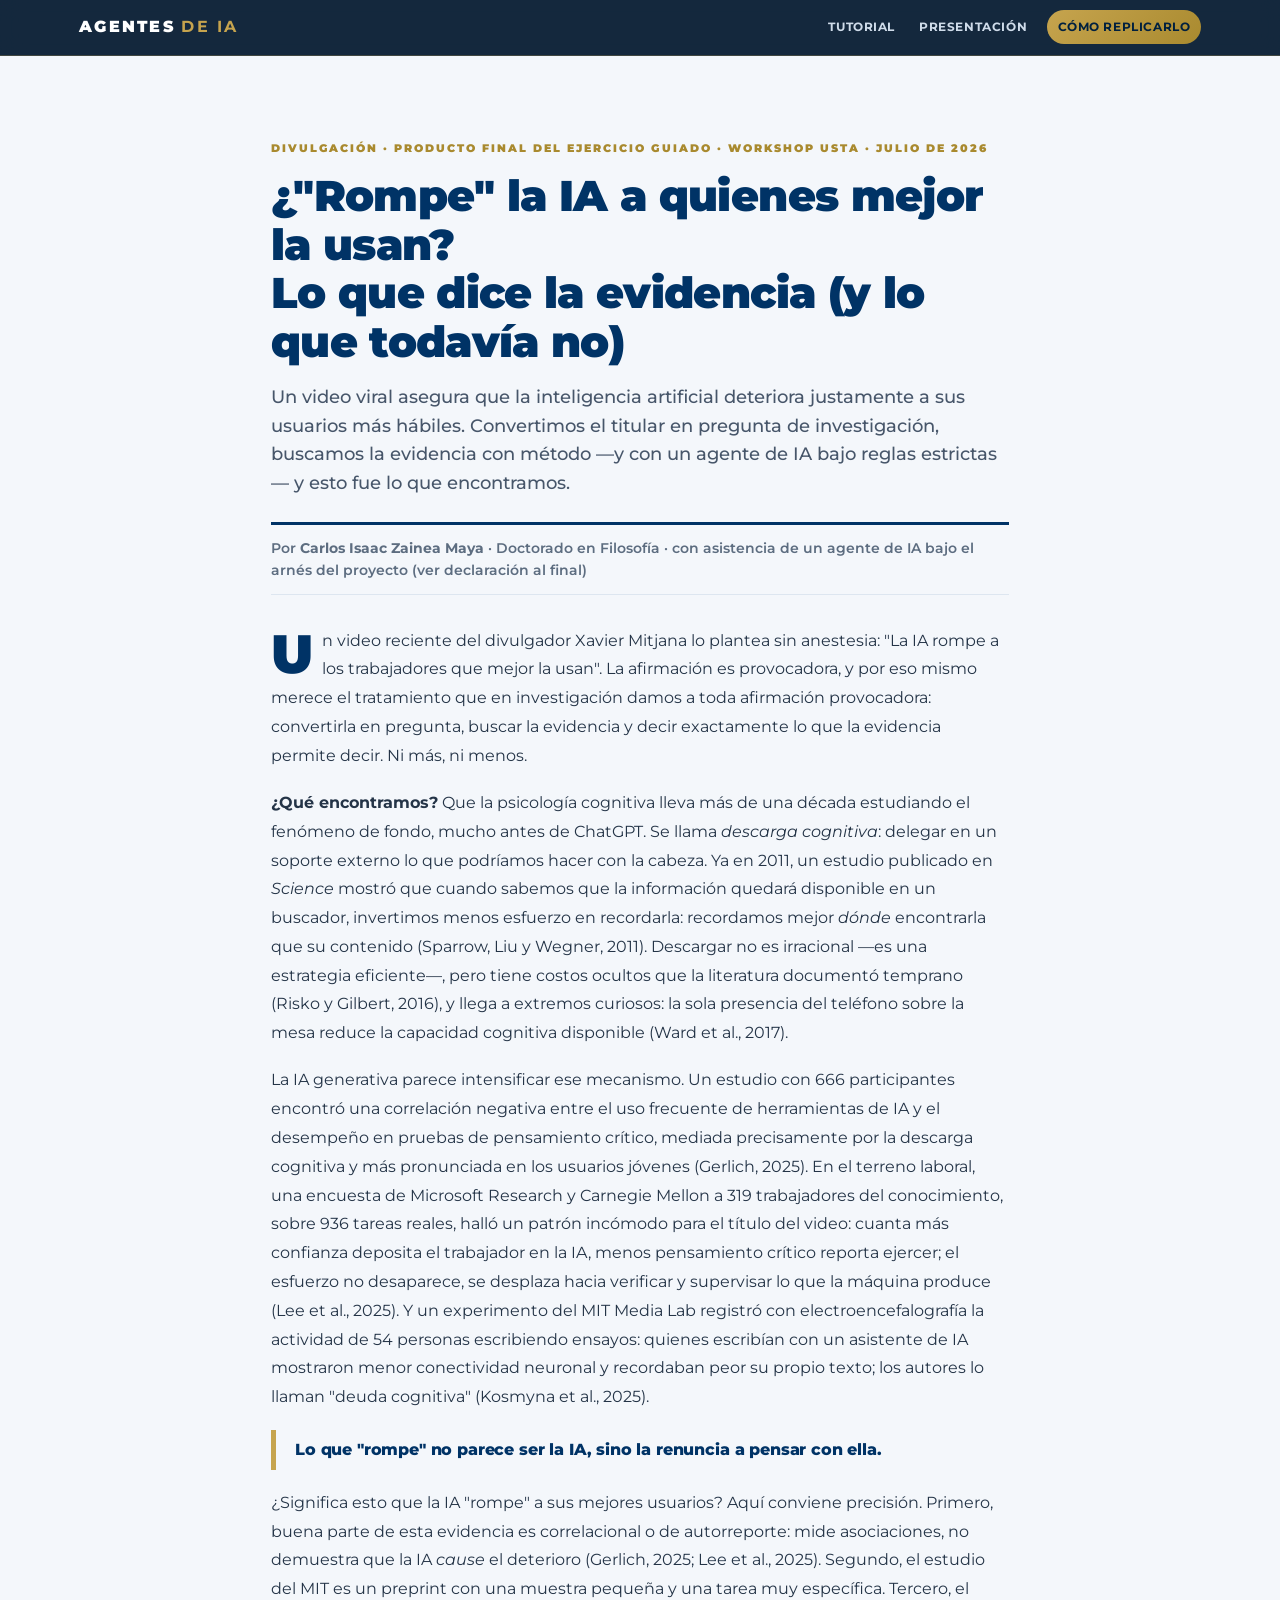
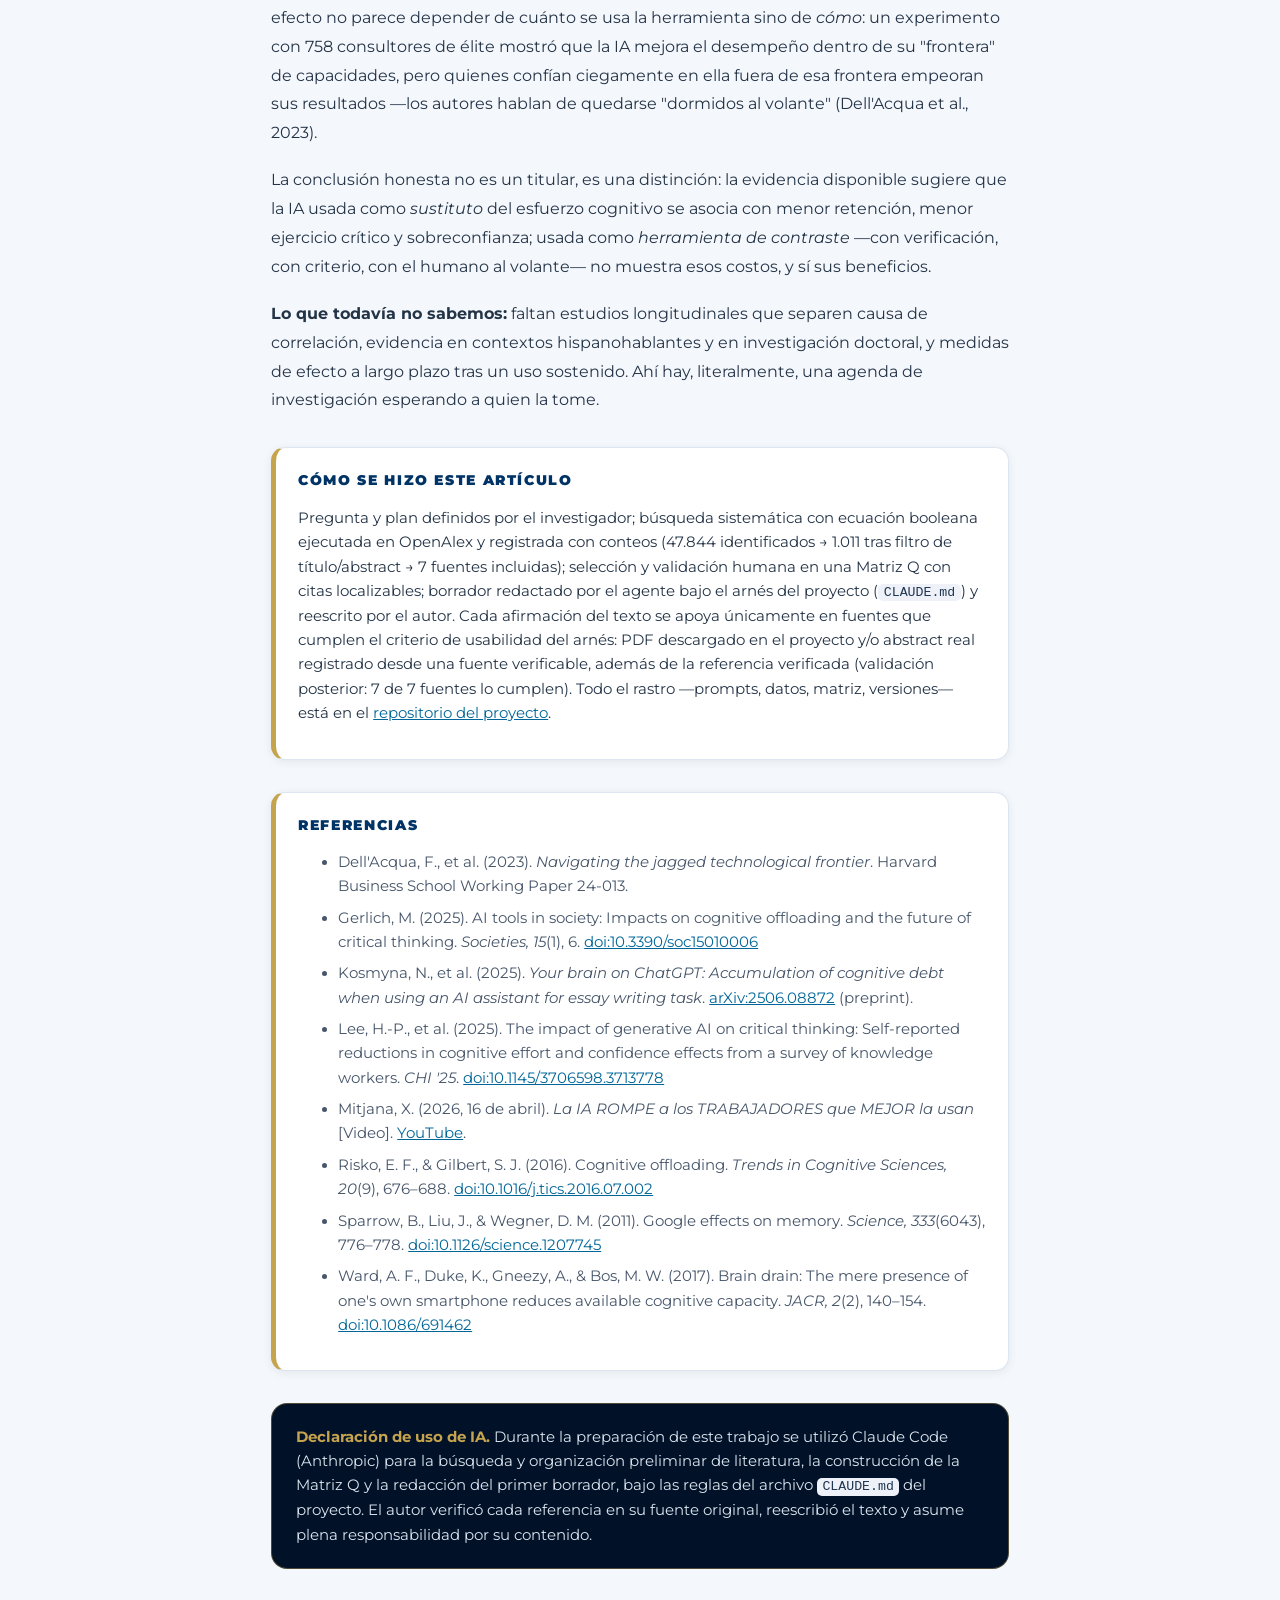
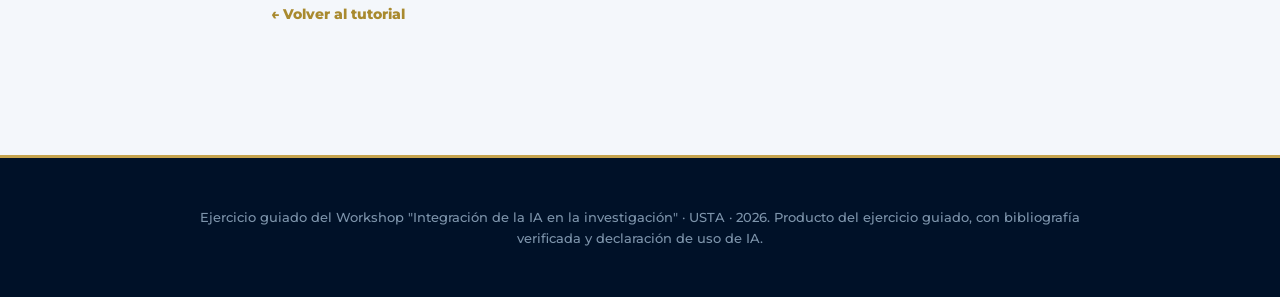
==== commit cb5d1fae: "﻿Diapositiva de transversalidad, revalidacion del resultado y ajuste de titulos - Nueva diapositiva " ====
--- a/articulo.html
+++ b/articulo.html
@@ -106,6 +106,9 @@
     en OpenAlex y registrada con conteos (47.844 identificados → 1.011 tras filtro de título/abstract →
     7 fuentes incluidas); selección y validación humana en una Matriz Q con citas localizables; borrador
     redactado por el agente bajo el arnés del proyecto (<code>CLAUDE.md</code>) y reescrito por el autor.
+    Cada afirmación del texto se apoya únicamente en fuentes que cumplen el criterio de usabilidad del
+    arnés: PDF descargado en el proyecto y/o abstract real registrado desde una fuente verificable,
+    además de la referencia verificada (validación posterior: 7 de 7 fuentes lo cumplen).
     Todo el rastro —prompts, datos, matriz, versiones— está en el
     <a href="https://github.com/izainea/agentes-ia-investigacion">repositorio del proyecto</a>.</p>
   </div>
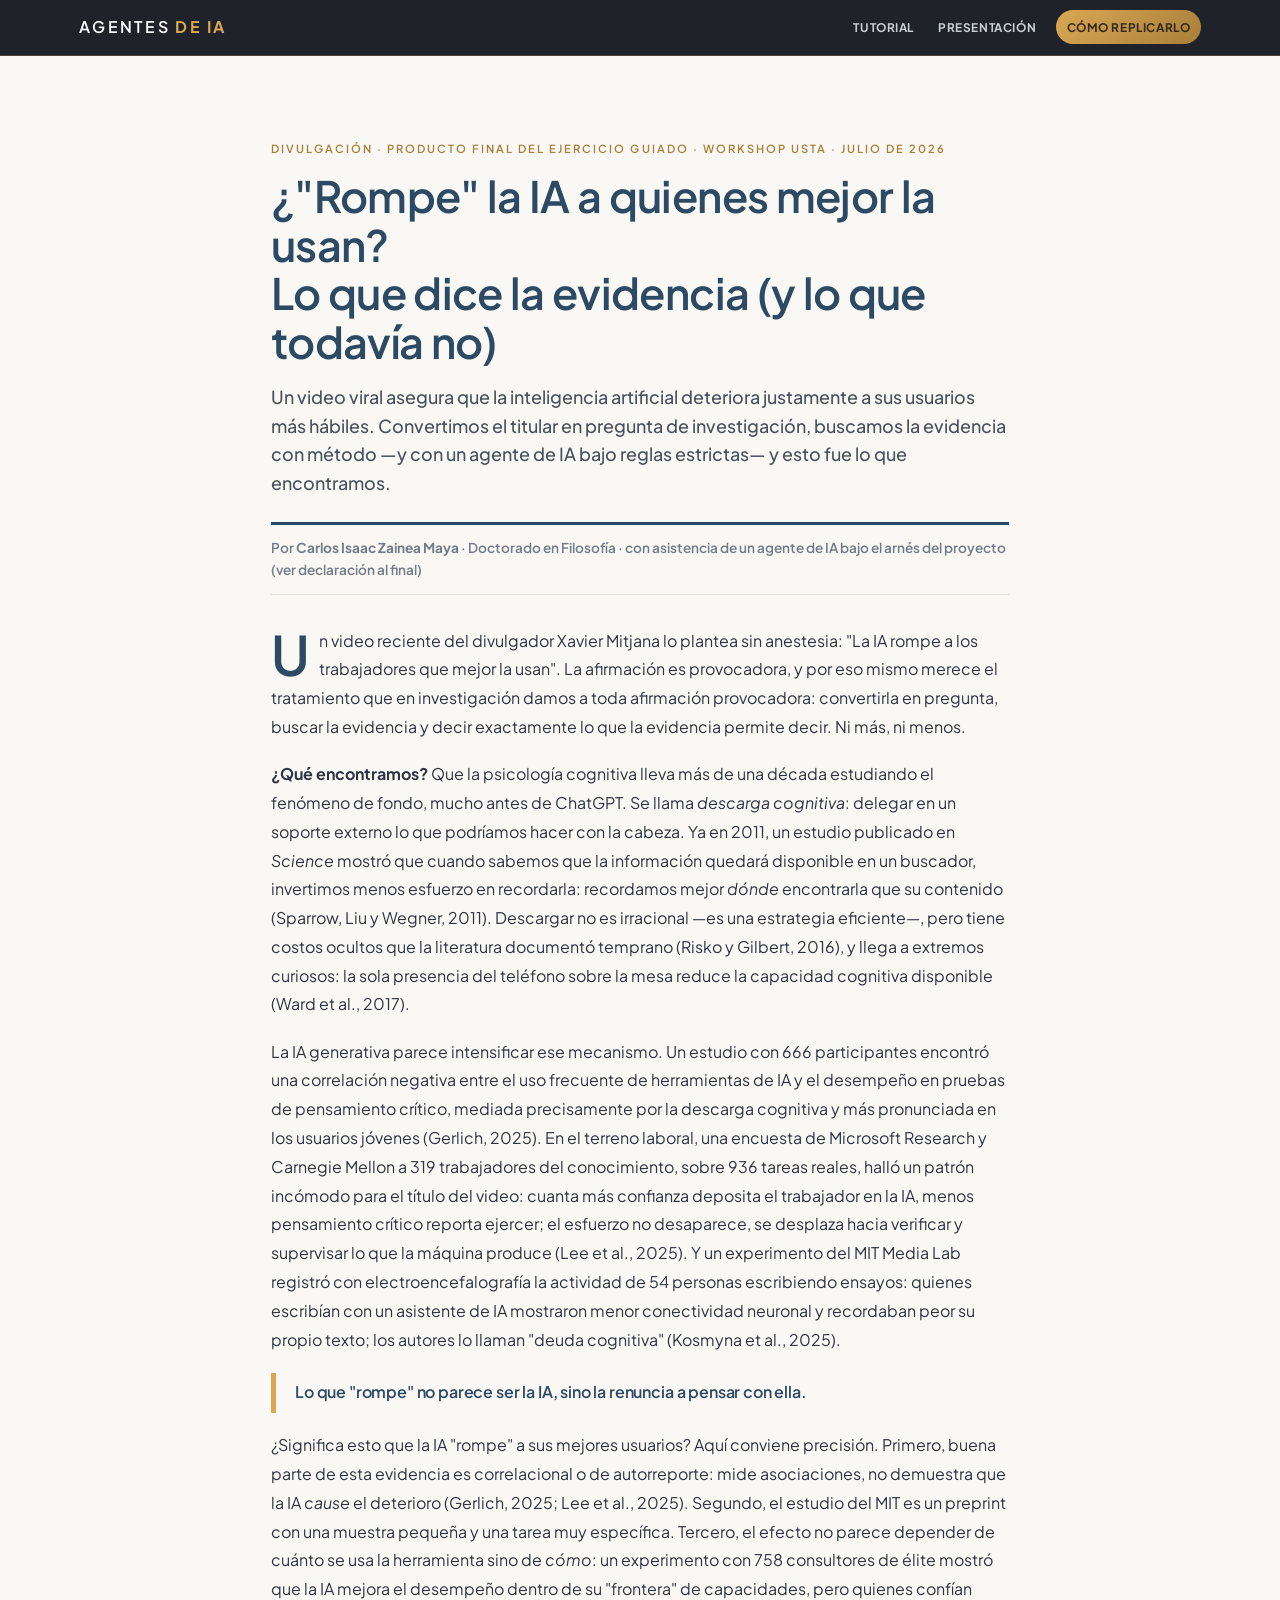
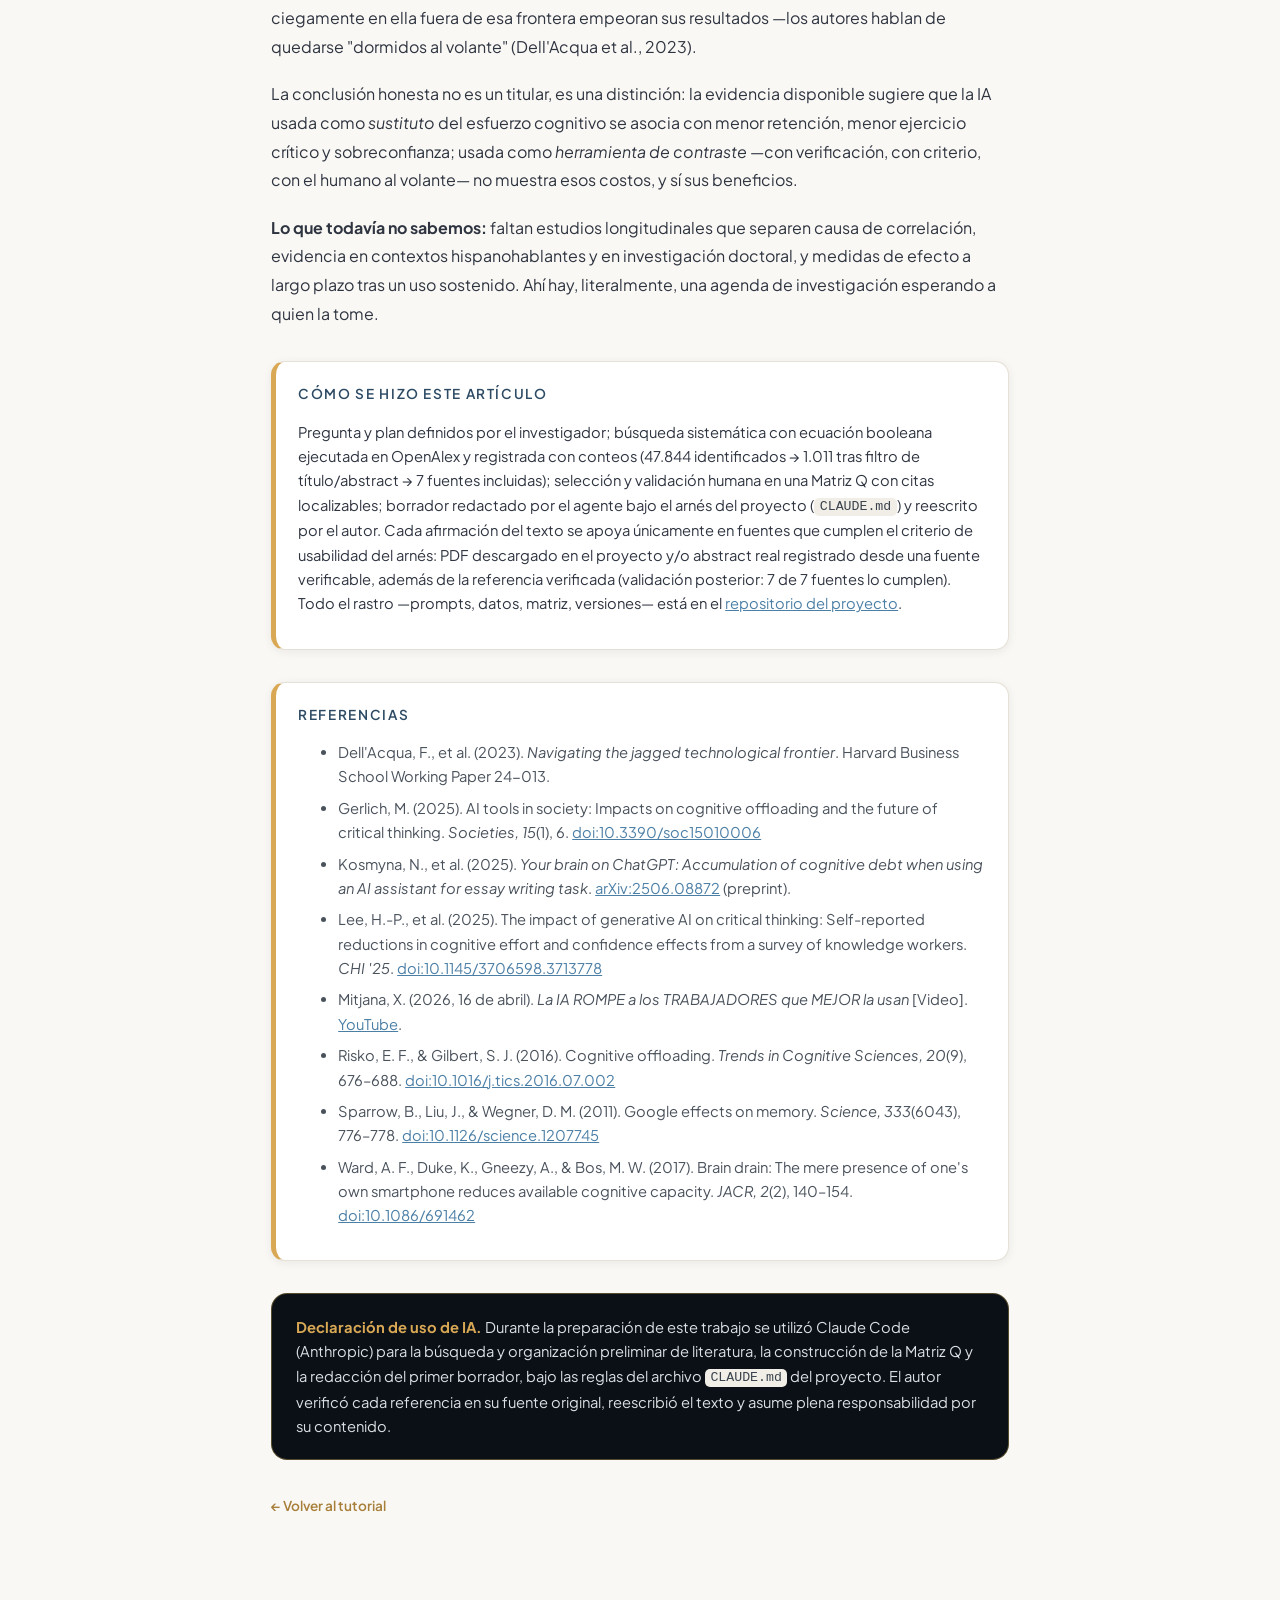
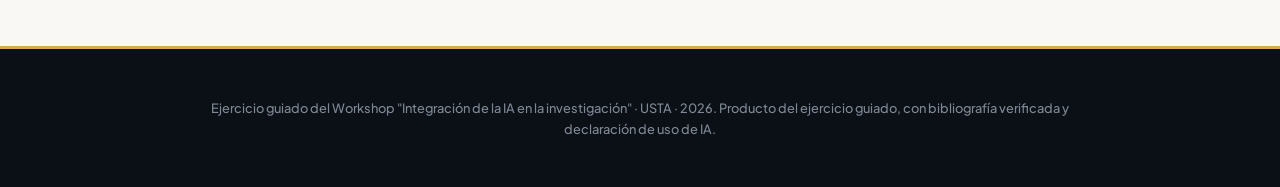
==== commit cf92f9d7: "﻿Rediseno visual: tipografia moderna, paleta calida y video incrustado - Tipografia: Plus Jakarta Sa" ====
--- a/articulo.html
+++ b/articulo.html
@@ -8,24 +8,24 @@
 <link rel="icon" href="data:image/svg+xml,<svg xmlns='http://www.w3.org/2000/svg' viewBox='0 0 100 100'><text y='.9em' font-size='90'>📰</text></svg>">
 <link rel="preconnect" href="https://fonts.googleapis.com">
 <link rel="preconnect" href="https://fonts.gstatic.com" crossorigin>
-<link href="https://fonts.googleapis.com/css2?family=Montserrat:ital,wght@0,400;0,500;0,600;0,700;0,800;0,900;1,400;1,600&display=swap" rel="stylesheet">
+<link href="https://fonts.googleapis.com/css2?family=Plus+Jakarta+Sans:ital,wght@0,200..800;1,200..800&display=swap" rel="stylesheet">
 <link rel="stylesheet" href="assets/styles.css">
 <style>
   .art-page{max-width:780px;margin:0 auto;padding:3.2rem 1.3rem 4rem}
-  .art-back{font-size:.85rem;text-decoration:none;font-weight:800;color:var(--dorado-2)}
-  .art-kick{font-size:.7rem;font-weight:900;letter-spacing:.18em;text-transform:uppercase;color:var(--dorado-2);margin:2rem 0 .9rem}
-  h1.art-h{color:var(--azul);font-size:clamp(1.8rem,4.6vw,2.7rem);font-weight:900;line-height:1.13;letter-spacing:-.015em;margin:0 0 1rem}
-  .art-stand{font-size:1.12rem;line-height:1.6;color:#47566a;font-weight:500;margin:0 0 1.5rem}
+  .art-back{font-size:.85rem;text-decoration:none;font-weight:600;color:var(--dorado-2)}
+  .art-kick{font-size:.7rem;font-weight:600;letter-spacing:.18em;text-transform:uppercase;color:var(--dorado-2);margin:2rem 0 .9rem}
+  h1.art-h{color:var(--azul);font-size:clamp(1.8rem,4.6vw,2.7rem);font-weight:600;line-height:1.13;letter-spacing:-.015em;margin:0 0 1rem}
+  .art-stand{font-size:1.12rem;line-height:1.6;color:#4A525C;font-weight:500;margin:0 0 1.5rem}
   .art-by{font-size:.85rem;color:var(--muted);border-top:3px solid var(--azul);border-bottom:1px solid var(--line);padding:.75rem 0;margin-bottom:2rem;font-weight:600}
   .art-body p{font-size:1rem;line-height:1.8;margin:1.15rem 0}
-  .art-body p:first-of-type::first-letter{font-size:3.4rem;float:left;line-height:.85;padding:.3rem .6rem 0 0;color:var(--azul);font-weight:900}
-  .art-pull{font-size:1.3rem;font-weight:800;line-height:1.45;color:var(--azul);border-left:5px solid var(--dorado);padding:.35rem 0 .35rem 1.2rem;margin:1.9rem 0;letter-spacing:-.01em}
+  .art-body p:first-of-type::first-letter{font-size:3.4rem;float:left;line-height:.85;padding:.3rem .6rem 0 0;color:var(--azul);font-weight:600}
+  .art-pull{font-size:1.3rem;font-weight:600;line-height:1.45;color:var(--azul);border-left:5px solid var(--dorado);padding:.35rem 0 .35rem 1.2rem;margin:1.9rem 0;letter-spacing:-.01em}
   .art-box{background:#fff;border:1px solid var(--line);border-left:5px solid var(--dorado);border-radius:14px;padding:1.2rem 1.4rem;margin:2rem 0;box-shadow:var(--sh-sm)}
-  .art-box h3{margin:.1rem 0 .7rem;color:var(--azul);font-size:.85rem;font-weight:900;text-transform:uppercase;letter-spacing:.12em}
+  .art-box h3{margin:.1rem 0 .7rem;color:var(--azul);font-size:.85rem;font-weight:600;text-transform:uppercase;letter-spacing:.12em}
   .art-box p,.art-box li{font-size:.92rem}
-  .art-refs{font-size:.85rem;color:#47566a}
+  .art-refs{font-size:.85rem;color:#4A525C}
   .art-refs li{margin:.45rem 0}
-  .art-decl{background:var(--azul-deep);color:#dbe4ee;border-radius:16px;padding:1.3rem 1.5rem;margin:2rem 0;font-size:.92rem;border:1px solid rgba(198,164,78,.4)}
+  .art-decl{background:var(--azul-deep);color:#DCDFE3;border-radius:16px;padding:1.3rem 1.5rem;margin:2rem 0;font-size:.92rem;border:1px solid rgba(198,164,78,.4)}
   .art-decl b{color:var(--dorado)}
 </style>
 </head>
--- a/assets/styles.css
+++ b/assets/styles.css
@@ -1,28 +1,29 @@
 /* ============================================================
    El uso de agentes de IA en la investigación — Workshop USTA 2026
-   Identidad: azul institucional USTA #003366 + dorado #C6A44E,
-   tipografía Montserrat, estética editorial moderna.
+   Identidad modernizada: tinta #0B1017 + ámbar cálido #D9A854
+   (eco del dorado USTA), tipografía Plus Jakarta Sans,
+   estética editorial cálida y ligera.
    ============================================================ */
 
 :root{
-  --azul:#003366;
-  --azul-2:#00284f;
-  --azul-3:#001b38;
-  --azul-deep:#001128;
-  --celeste:#006699;
-  --dorado:#C6A44E;
-  --dorado-2:#a98a2f;
-  --dorado-soft:#e9d9ae;
-  --bg:#f4f7fb;
-  --tint:#e9eff7;
+  --azul:#2C4A63;
+  --azul-2:#243B50;
+  --azul-3:#16222E;
+  --azul-deep:#0B1017;
+  --celeste:#4C7FA6;
+  --dorado:#D9A854;
+  --dorado-2:#A87F3A;
+  --dorado-soft:#EBD9AE;
+  --bg:#FAF8F4;
+  --tint:#F1EDE5;
   --card:#ffffff;
-  --line:#dde6f0;
-  --text:#243447;
-  --muted:#5d6d80;
-  --ok:#1f7a4d;
+  --line:#E6E1D6;
+  --text:#2E3440;
+  --muted:#727C87;
+  --ok:#2F8F5B;
   --warn:#b06e0d;
-  --rojo:#c23b3b;
-  --sans:'Montserrat','Segoe UI',system-ui,-apple-system,Arial,sans-serif;
+  --rojo:#C25353;
+  --sans:'Plus Jakarta Sans','Segoe UI',system-ui,-apple-system,Arial,sans-serif;
   --mono:Consolas,'Cascadia Mono',Menlo,monospace;
   --sh-sm:0 2px 10px rgba(0,27,56,.07);
   --sh-md:0 10px 30px rgba(0,27,56,.10);
@@ -35,7 +36,7 @@
 body{margin:0;font-family:var(--sans);color:var(--text);background:var(--bg);line-height:1.65;font-size:16px}
 img,svg{max-width:100%}
 a{color:var(--celeste)}
-code{font-family:var(--mono);background:#eef2f8;color:#1f3550;border-radius:5px;padding:.08rem .35rem;font-size:.9em}
+code{font-family:var(--mono);background:#F1EEE7;color:#39424C;border-radius:5px;padding:.08rem .35rem;font-size:.9em}
 :focus-visible{outline:3px solid var(--dorado);outline-offset:2px;border-radius:6px}
 
 /* ---------- Animación de aparición ---------- */
@@ -44,26 +45,26 @@
 @media (prefers-reduced-motion:reduce){.rv{opacity:1;transform:none;transition:none}}
 
 /* ---------- Navegación ---------- */
-.topnav{position:sticky;top:0;z-index:60;background:rgba(0,22,45,.92);
+.topnav{position:sticky;top:0;z-index:60;background:rgba(12,16,23,.92);
   backdrop-filter:blur(12px);-webkit-backdrop-filter:blur(12px);
-  border-bottom:1px solid rgba(198,164,78,.25)}
+  border-bottom:1px solid rgba(217,168,84,.25)}
 .nav-inner{max-width:1160px;margin:0 auto;padding:.65rem 1.2rem;display:flex;align-items:center;gap:1.2rem;flex-wrap:wrap}
-.brand{color:#fff;text-decoration:none;font-weight:900;font-size:1rem;letter-spacing:.14em}
+.brand{color:#fff;text-decoration:none;font-weight:600;font-size:1rem;letter-spacing:.14em}
 .brand span{color:var(--dorado);font-weight:700;margin-left:.35rem;letter-spacing:.14em}
 .nav-links{display:flex;gap:.2rem;flex-wrap:wrap;margin-left:auto;align-items:center}
-.nav-links a{color:#cfdcea;text-decoration:none;font-size:.74rem;font-weight:700;
+.nav-links a{color:#C9CFD6;text-decoration:none;font-size:.74rem;font-weight:700;
   letter-spacing:.05em;text-transform:uppercase;padding:.45rem .65rem;border-radius:999px;
   white-space:nowrap;transition:background .2s,color .2s}
-.nav-links a:hover,.nav-links a.is-here{background:rgba(198,164,78,.18);color:#fff}
+.nav-links a:hover,.nav-links a.is-here{background:rgba(217,168,84,.18);color:#fff}
 .nav-links a.nav-cta{background:linear-gradient(135deg,var(--dorado),var(--dorado-2));
-  color:#00203f;margin-left:.4rem}
-.nav-links a.nav-cta:hover{filter:brightness(1.08);color:#00203f}
+  color:#33291A;margin-left:.4rem}
+.nav-links a.nav-cta:hover{filter:brightness(1.08);color:#33291A}
 
 /* ---------- Hero ---------- */
 .hero{position:relative;overflow:hidden;color:#fff;text-align:center;
   background:
-    radial-gradient(900px 460px at 82% -12%, rgba(198,164,78,.28), transparent 60%),
-    radial-gradient(700px 420px at -8% 108%, rgba(0,102,153,.35), transparent 55%),
+    radial-gradient(900px 460px at 82% -12%, rgba(217,168,84,.28), transparent 60%),
+    radial-gradient(700px 420px at -8% 108%, rgba(76,127,166,.35), transparent 55%),
     linear-gradient(155deg,var(--azul-deep) 0%,var(--azul-3) 45%,var(--azul) 100%)}
 .hero::before{content:"";position:absolute;inset:0;pointer-events:none;opacity:.5;
   background-image:
@@ -72,38 +73,38 @@
   background-size:44px 44px;
   mask-image:radial-gradient(closest-side at 50% 40%,black,transparent)}
 .hero-inner{position:relative;max-width:1000px;margin:0 auto;padding:5.2rem 1.4rem 4.2rem}
-.eyebrow{font-size:.7rem;font-weight:800;letter-spacing:.22em;text-transform:uppercase;
+.eyebrow{font-size:.7rem;font-weight:600;letter-spacing:.22em;text-transform:uppercase;
   color:var(--dorado);margin:0 0 1.2rem;display:flex;align-items:center;gap:.55rem;flex-wrap:wrap}
 .hero .eyebrow{justify-content:center}
 .eye-num{display:inline-grid;place-items:center;min-width:1.7rem;height:1.7rem;
   border:1.5px solid var(--dorado);border-radius:6px;color:var(--dorado);font-size:.72rem;padding:0 .3rem}
-.hero h1{font-size:clamp(2.3rem,6vw,4rem);font-weight:900;line-height:1.06;
+.hero h1{font-size:clamp(2.3rem,6vw,4rem);font-weight:600;line-height:1.06;
   letter-spacing:-.02em;margin:.2rem 0 1.3rem}
 .hero h1 em{font-style:normal;color:var(--dorado);
   background:linear-gradient(120deg,#e8cf8f,var(--dorado) 60%);
   -webkit-background-clip:text;background-clip:text;-webkit-text-fill-color:transparent}
-.hero-sub{font-size:clamp(1rem,2.1vw,1.18rem);color:#c9d8e8;margin:0 0 .9rem;font-weight:500}
-.hero-meta{color:#8fa6bd;font-size:.85rem;font-weight:600;margin:0 0 2rem}
+.hero-sub{font-size:clamp(1rem,2.1vw,1.18rem);color:#C9CFD6;margin:0 0 .9rem;font-weight:500}
+.hero-meta{color:#939EA9;font-size:.85rem;font-weight:600;margin:0 0 2rem}
 .hero-hook{display:inline-flex;gap:.7rem;align-items:center;text-align:left;
-  background:rgba(198,164,78,.1);border:1px solid rgba(198,164,78,.5);color:#f0e3bd;
+  background:rgba(217,168,84,.1);border:1px solid rgba(217,168,84,.5);color:#f0e3bd;
   padding:.85rem 1.25rem;border-radius:16px;font-size:.92rem;max-width:44rem;font-weight:500}
 .hook-dot{width:.6rem;height:.6rem;border-radius:50%;background:var(--dorado);flex:none;
-  box-shadow:0 0 0 0 rgba(198,164,78,.7);animation:pulse 2.2s infinite}
-@keyframes pulse{70%{box-shadow:0 0 0 12px rgba(198,164,78,0)}100%{box-shadow:0 0 0 0 rgba(198,164,78,0)}}
+  box-shadow:0 0 0 0 rgba(217,168,84,.7);animation:pulse 2.2s infinite}
+@keyframes pulse{70%{box-shadow:0 0 0 12px rgba(217,168,84,0)}100%{box-shadow:0 0 0 0 rgba(217,168,84,0)}}
 .agenda-chips{margin-top:2rem;display:flex;gap:.5rem;justify-content:center;flex-wrap:wrap}
-.agenda-chips span{border:1px solid rgba(255,255,255,.25);color:#dbe6f1;font-size:.72rem;
+.agenda-chips span{border:1px solid rgba(255,255,255,.25);color:#D9DCE0;font-size:.72rem;
   font-weight:700;letter-spacing:.06em;text-transform:uppercase;padding:.4rem .85rem;border-radius:999px}
 
 /* ---------- Secciones ---------- */
 main{display:block}
 section{max-width:1160px;margin:0 auto;padding:4.4rem 1.4rem 3.2rem}
-section h2{font-size:clamp(1.7rem,3.8vw,2.5rem);font-weight:900;line-height:1.12;
+section h2{font-size:clamp(1.7rem,3.8vw,2.5rem);font-weight:600;line-height:1.12;
   letter-spacing:-.015em;color:var(--azul);margin:.2rem 0 1.4rem}
 .section-dark,.section-tint{max-width:none;padding-left:0;padding-right:0}
 .sec-inner{max-width:1160px;margin:0 auto;padding:0 1.4rem}
 .section-dark{background:
-  radial-gradient(800px 400px at 90% 0%, rgba(198,164,78,.14), transparent 55%),
-  linear-gradient(160deg,var(--azul-deep),var(--azul-3) 55%,var(--azul-2));color:#e8eef6}
+  radial-gradient(800px 400px at 90% 0%, rgba(217,168,84,.14), transparent 55%),
+  linear-gradient(160deg,var(--azul-deep),var(--azul-3) 55%,var(--azul-2));color:#EFEBE3}
 .section-dark h2{color:#fff}
 .section-dark a{color:var(--dorado)}
 .section-tint{background:var(--tint)}
@@ -112,14 +113,14 @@
 .section-dark .eye-num{border-color:var(--dorado);color:var(--dorado)}
 .lead{font-size:1.05rem;max-width:62rem;font-weight:500}
 .mini{font-size:.8rem;color:var(--muted);font-weight:500}
-.section-dark .mini{color:#9fb2c6}
-.h3-line{font-size:1.18rem;font-weight:800;color:var(--azul);margin:2.6rem 0 1rem;
+.section-dark .mini{color:#9AA5AF}
+.h3-line{font-size:1.18rem;font-weight:600;color:var(--azul);margin:2.6rem 0 1rem;
   padding-top:1.2rem;border-top:2px solid var(--line);letter-spacing:-.01em}
 .h3-line.light,.section-dark .h3-line{color:#fff;border-top-color:rgba(255,255,255,.16)}
 .h3-line .mini{font-weight:600}
 .tag-live{font-size:.66rem;background:linear-gradient(135deg,var(--dorado),var(--dorado-2));
-  color:#00203f;border-radius:999px;padding:.28rem .7rem;vertical-align:middle;
-  letter-spacing:.08em;text-transform:uppercase;font-weight:800;margin-left:.4rem}
+  color:#33291A;border-radius:999px;padding:.28rem .7rem;vertical-align:middle;
+  letter-spacing:.08em;text-transform:uppercase;font-weight:600;margin-left:.4rem}
 
 /* ---------- Tarjetas ---------- */
 .cards-3{display:grid;grid-template-columns:repeat(3,1fr);gap:1.1rem}
@@ -131,14 +132,14 @@
   background:linear-gradient(90deg,var(--dorado),var(--azul))}
 .card:hover{transform:translateY(-4px);box-shadow:var(--sh-md)}
 .card-ico{font-size:1.7rem;margin-bottom:.5rem}
-.card h3{margin:.1rem 0 .55rem;color:var(--azul);font-size:1.06rem;font-weight:800}
+.card h3{margin:.1rem 0 .55rem;color:var(--azul);font-size:1.06rem;font-weight:600}
 .card p{font-size:.93rem;margin:.4rem 0}
 
 .card-dark{position:relative;background:rgba(255,255,255,.05);border:1px solid rgba(255,255,255,.13);
   border-radius:var(--r);padding:1.4rem 1.3rem 1.2rem}
-.cd-num{position:absolute;top:1rem;right:1.1rem;font-weight:900;font-size:1.5rem;
-  color:rgba(198,164,78,.4);letter-spacing:-.02em}
-.card-dark h3{color:var(--dorado);font-size:1rem;font-weight:800;margin:.1rem 0 .7rem;line-height:1.3}
+.cd-num{position:absolute;top:1rem;right:1.1rem;font-weight:600;font-size:1.5rem;
+  color:rgba(217,168,84,.4);letter-spacing:-.02em}
+.card-dark h3{color:var(--dorado);font-size:1rem;font-weight:600;margin:.1rem 0 .7rem;line-height:1.3}
 .card-dark p{font-size:.88rem;margin:.5rem 0}
 .ojo{background:rgba(194,59,59,.16);border-left:3px solid #e07a7a;padding:.6rem .75rem;border-radius:8px}
 
@@ -151,16 +152,16 @@
   transition:transform .15s,box-shadow .2s,border-color .2s;box-shadow:var(--sh-sm)}
 .ruta-card:hover{transform:translateY(-3px);box-shadow:var(--sh-md);border-color:var(--dorado-2)}
 .ruta-card .rn{position:absolute;left:.85rem;top:1rem;width:1.7rem;height:1.7rem;border-radius:50%;
-  background:linear-gradient(135deg,var(--azul),var(--celeste));color:#fff;font-weight:900;
+  background:linear-gradient(135deg,var(--azul),var(--celeste));color:#fff;font-weight:600;
   display:grid;place-items:center;font-size:.85rem}
-.ruta-card b{display:block;color:var(--azul);font-size:.93rem;font-weight:800;line-height:1.2}
+.ruta-card b{display:block;color:var(--azul);font-size:.93rem;font-weight:600;line-height:1.2}
 .ruta-card .rd{display:block;font-size:.75rem;color:var(--muted);font-weight:600;margin-top:.15rem}
 .ruta-card::after{content:"+";position:absolute;right:.75rem;top:.6rem;color:var(--dorado-2);
-  font-weight:900;font-size:1.15rem}
+  font-weight:600;font-size:1.15rem}
 .ruta-hint{margin:.3rem 0 0}
 
 /* ---------- Modal (subventana por etapa) ---------- */
-.modal-back{position:fixed;inset:0;z-index:80;background:rgba(0,17,40,.66);
+.modal-back{position:fixed;inset:0;z-index:80;background:rgba(10,14,20,.66);
   backdrop-filter:blur(3px);-webkit-backdrop-filter:blur(3px);
   display:flex;align-items:center;justify-content:center;padding:2rem 1rem}
 .modal-back.hidden{display:none}
@@ -168,9 +169,9 @@
   max-height:86vh;overflow-y:auto;padding:1.7rem 1.9rem;box-shadow:0 30px 80px rgba(0,9,20,.55)}
 .modal-close{position:absolute;top:1rem;right:1rem;background:var(--azul);color:#fff;
   border:none;width:2.2rem;height:2.2rem;border-radius:50%;font-size:1rem;cursor:pointer;
-  font-weight:800;font-family:var(--sans)}
+  font-weight:600;font-family:var(--sans)}
 .modal-close:hover{background:var(--dorado-2)}
-.modal h4{color:var(--azul);font-weight:800;font-size:1.25rem;margin:.1rem 0 .7rem;
+.modal h4{color:var(--azul);font-weight:600;font-size:1.25rem;margin:.1rem 0 .7rem;
   letter-spacing:-.01em;padding-right:2.4rem}
 .modal-eye{margin:0 0 .3rem}
 .modal .m-cards{grid-template-columns:1fr 1fr 1fr}
@@ -187,26 +188,26 @@
 .salto{display:flex;align-items:stretch;gap:.5rem;flex-wrap:wrap;margin:1.6rem 0 .5rem}
 .salto-box{flex:1;min-width:9rem;background:#fff;border:2px solid var(--azul);border-radius:12px;
   padding:.7rem .9rem;text-align:center;box-shadow:var(--sh-sm)}
-.salto-box b{display:block;color:var(--azul);font-weight:800;font-size:.98rem}
+.salto-box b{display:block;color:var(--azul);font-weight:600;font-size:.98rem}
 .salto-box span{font-size:.78rem;color:var(--muted);font-weight:600}
 .salto-box.gold{background:linear-gradient(135deg,#f4e8c8,var(--dorado-soft));border-color:var(--dorado-2)}
 .salto-box.gold b{color:#6d5716}
-.salto-arr{align-self:center;color:var(--dorado-2);font-weight:900;font-size:1.2rem}
+.salto-arr{align-self:center;color:var(--dorado-2);font-weight:600;font-size:1.2rem}
 .salto-cap{font-size:.9rem;color:var(--muted);margin:.4rem 0 0}
 
 .m-cards{display:grid;grid-template-columns:repeat(3,1fr);gap:.9rem;margin:.9rem 0 1.2rem}
 .m-card{background:#fff;border:1px solid var(--line);border-radius:12px;overflow:hidden;box-shadow:var(--sh-sm)}
-.m-head{background:var(--azul);color:#fff;font-weight:800;font-size:.88rem;padding:.55rem .8rem;text-align:center}
+.m-head{background:var(--azul);color:#fff;font-weight:600;font-size:.88rem;padding:.55rem .8rem;text-align:center}
 .m-head em{font-style:normal;font-weight:600;color:var(--dorado-soft);font-size:.72rem;display:block;letter-spacing:.06em;text-transform:uppercase}
 .m-card p{margin:0;padding:.7rem .85rem;font-size:.86rem}
 
 .smart{background:#fff;border:1px solid var(--line);border-left:5px solid var(--dorado);
   border-radius:12px;padding:.9rem 1.1rem;margin:1rem 0;box-shadow:var(--sh-sm)}
-.smart-head{font-weight:800;color:var(--azul);margin-bottom:.6rem}
+.smart-head{font-weight:600;color:var(--azul);margin-bottom:.6rem}
 .smart-head b{color:var(--dorado-2)}
 .smart-grid{display:flex;flex-wrap:wrap;gap:.5rem}
 .smart-grid span{background:var(--tint);border-radius:8px;padding:.4rem .7rem;font-size:.83rem;font-weight:600}
-.smart-grid b{color:var(--azul);margin-right:.25rem;font-weight:900}
+.smart-grid b{color:var(--azul);margin-right:.25rem;font-weight:600}
 .smart-est{margin:.7rem 0 0;font-size:.88rem;background:var(--azul);color:#fff;
   border-radius:8px;padding:.55rem .8rem;font-weight:600}
 .smart-est strong{color:var(--dorado-soft)}
@@ -214,9 +215,9 @@
 .eq-steps{display:flex;align-items:center;gap:.45rem;flex-wrap:wrap;margin:1rem 0 .5rem}
 .eq-steps div{background:#fff;border:2px solid var(--azul);border-radius:10px;min-width:6.4rem;
   padding:.45rem .6rem;text-align:center;box-shadow:var(--sh-sm)}
-.eq-steps b{display:block;color:var(--dorado-2);font-size:.75rem;font-weight:900}
+.eq-steps b{display:block;color:var(--dorado-2);font-size:.75rem;font-weight:600}
 .eq-steps span{font-weight:700;color:var(--azul);font-size:.88rem}
-.eq-steps i{color:var(--dorado-2);font-weight:900;font-style:normal}
+.eq-steps i{color:var(--dorado-2);font-weight:600;font-style:normal}
 .ops{font-size:.88rem;background:var(--tint);border-radius:10px;padding:.6rem .9rem}
 .ej-seminario{margin:.8rem 0}
 .ej-seminario summary{cursor:pointer;font-weight:700;color:var(--dorado-2);font-size:.9rem}
@@ -225,12 +226,12 @@
 .pico-table th{background:var(--azul);color:#fff;text-align:left;padding:.5rem .8rem}
 .pico-table td{padding:.45rem .8rem;border-top:1px solid var(--line)}
 .pico-table td:first-child{white-space:nowrap;font-weight:600}
-.eq-final{background:var(--azul-deep);color:#dfe9f4;border-radius:10px;padding:.8rem 1rem;
+.eq-final{background:var(--azul-deep);color:#E9E4DA;border-radius:10px;padding:.8rem 1rem;
   font-family:var(--mono);font-size:.78rem;white-space:pre-wrap;margin:.4rem 0 0}
 
 /* ---------- Ciclo del agente ---------- */
 .ciclo{display:flex;gap:.5rem;flex-wrap:wrap}
-.ciclo-btn{border:2px solid var(--azul);background:#fff;color:var(--azul);font-weight:800;
+.ciclo-btn{border:2px solid var(--azul);background:#fff;color:var(--azul);font-weight:600;
   font-family:var(--sans);padding:.55rem .95rem;border-radius:999px;cursor:pointer;font-size:.88rem;
   transition:background .2s,color .2s,transform .15s}
 .ciclo-btn:hover{transform:translateY(-2px)}
@@ -257,9 +258,9 @@
 .esc:nth-child(3){margin-top:-1.4rem}
 .esc:nth-child(4){margin-top:-2.1rem}
 .esc-n{position:absolute;top:-.85rem;left:.9rem;width:1.7rem;height:1.7rem;border-radius:50%;
-  background:linear-gradient(135deg,var(--azul),var(--celeste));color:#fff;font-weight:900;
+  background:linear-gradient(135deg,var(--azul),var(--celeste));color:#fff;font-weight:600;
   display:grid;place-items:center;font-size:.85rem;box-shadow:var(--sh-sm)}
-.esc b{display:block;color:var(--azul);font-size:.92rem;font-weight:800;margin:.3rem 0 .35rem;line-height:1.25}
+.esc b{display:block;color:var(--azul);font-size:.92rem;font-weight:600;margin:.3rem 0 .35rem;line-height:1.25}
 .esc p{font-size:.82rem;margin:.2rem 0 .5rem}
 .esc small{display:block;font-size:.7rem;font-weight:700;color:var(--muted);
   text-transform:uppercase;letter-spacing:.05em;border-top:1px dashed var(--line);padding-top:.45rem}
@@ -267,48 +268,48 @@
 .esc.gold .esc-n{background:linear-gradient(135deg,var(--dorado),var(--dorado-2))}
 .esc.gold b{color:#6d5716}
 .esc.gold small{color:#8a6f28;border-top-color:#dcc98f}
-.ciclo-rol{border-top:1px dashed var(--line);padding-top:.5rem;font-size:.87rem;color:#40506a}
+.ciclo-rol{border-top:1px dashed var(--line);padding-top:.5rem;font-size:.87rem;color:#3E4650}
 @media (max-width:980px){.esc-grid{grid-template-columns:1fr 1fr}.esc,.esc:nth-child(n){margin-top:0}}
 @media (max-width:680px){.esc-grid{grid-template-columns:1fr}}
 
 .tip{background:#fbf5e3;border:1px solid #ecd9a3;border-radius:14px;padding:.9rem 1.1rem;
   margin:1.5rem 0;font-size:.92rem;box-shadow:var(--sh-sm)}
-.tip-dark{background:rgba(198,164,78,.1);border-color:rgba(198,164,78,.4);color:#eee4c8;box-shadow:none}
+.tip-dark{background:rgba(217,168,84,.1);border-color:rgba(217,168,84,.4);color:#eee4c8;box-shadow:none}
 
 /* ---------- Pestañas de herramienta (subagentes) ---------- */
 .ag-tabs{display:flex;gap:.5rem;flex-wrap:wrap;margin:.9rem 0 .8rem}
-.ag-tab{border:2px solid var(--azul);background:#fff;color:var(--azul);font-weight:800;
+.ag-tab{border:2px solid var(--azul);background:#fff;color:var(--azul);font-weight:600;
   font-family:var(--sans);padding:.5rem .95rem;border-radius:999px;cursor:pointer;
   font-size:.85rem;transition:background .2s,color .2s,transform .15s}
 .ag-tab:hover{transform:translateY(-2px)}
 .ag-tab.is-active{background:var(--azul);color:#fff}
 .ag-star{display:inline-block;background:linear-gradient(135deg,var(--dorado),var(--dorado-2));
-  color:#00203f;border-radius:999px;padding:.1rem .55rem;font-size:.66rem;font-weight:800;
+  color:#33291A;border-radius:999px;padding:.1rem .55rem;font-size:.66rem;font-weight:600;
   letter-spacing:.04em;margin-left:.35rem;vertical-align:middle}
-.term-note{margin:0;padding:.8rem 1.3rem 1rem;font-size:.8rem;color:#9fb2c6;
+.term-note{margin:0;padding:.8rem 1.3rem 1rem;font-size:.8rem;color:#9AA5AF;
   border-top:1px dashed rgba(255,255,255,.15)}
 .term-note code{background:rgba(255,255,255,.12);color:#e6d9ae}
 
 /* ---------- Terminal ---------- */
 .terminal,.subagente-config{background:var(--azul-deep);border-radius:var(--r);overflow:hidden;
-  box-shadow:var(--sh-lg);margin:.7rem 0 1.2rem;border:1px solid rgba(198,164,78,.25)}
-.term-bar{display:flex;align-items:center;gap:.45rem;background:#000d1f;padding:.6rem 1rem}
+  box-shadow:var(--sh-lg);margin:.7rem 0 1.2rem;border:1px solid rgba(217,168,84,.25)}
+.term-bar{display:flex;align-items:center;gap:.45rem;background:#0B1017;padding:.6rem 1rem}
 .dot{width:.7rem;height:.7rem;border-radius:50%}
 .dot.r{background:#ff5f57}.dot.y{background:#febc2e}.dot.g{background:#28c840}
-.term-title{color:#7d96b1;font-size:.78rem;font-family:var(--mono);margin-left:.4rem}
+.term-title{color:#7E8894;font-size:.78rem;font-family:var(--mono);margin-left:.4rem}
 .term-play{margin-left:auto;background:linear-gradient(135deg,var(--dorado),var(--dorado-2));
-  border:none;color:#00203f;font-weight:800;font-family:var(--sans);
+  border:none;color:#33291A;font-weight:600;font-family:var(--sans);
   padding:.35rem .9rem;border-radius:999px;cursor:pointer;font-size:.78rem;letter-spacing:.04em}
 .term-play:hover{filter:brightness(1.08)}
 .term-body{padding:1.1rem 1.3rem;font-family:var(--mono);font-size:.85rem;line-height:1.6;
-  color:#dbe7f3;min-height:15rem;white-space:pre-wrap}
+  color:#D9DCE0;min-height:15rem;white-space:pre-wrap}
 .term-body .u{color:#ecd9a3}
-.term-body .a{color:#9fc3e4}
+.term-body .a{color:#8FB0CC}
 .badge-sim{font-size:.62rem;background:linear-gradient(135deg,var(--dorado),var(--dorado-2));
-  color:#00203f;border-radius:999px;padding:.22rem .65rem;vertical-align:middle;
-  letter-spacing:.1em;font-weight:800}
+  color:#33291A;border-radius:999px;padding:.22rem .65rem;vertical-align:middle;
+  letter-spacing:.1em;font-weight:600}
 .config-body{margin:0;padding:1.1rem 1.3rem;font-family:var(--mono);font-size:.83rem;
-  line-height:1.6;color:#dbe7f3;white-space:pre-wrap}
+  line-height:1.6;color:#D9DCE0;white-space:pre-wrap}
 
 .pasos-instalar{margin-top:1rem}
 .dl-grid{display:grid;grid-template-columns:1fr 1fr;gap:1.1rem;margin:.6rem 0 1rem}
@@ -316,21 +317,21 @@
   padding:1.2rem 1.3rem;box-shadow:var(--sh-sm)}
 .dl-head{display:flex;gap:.8rem;align-items:center;margin-bottom:.7rem}
 .dl-ico{font-size:1.9rem}
-.dl-head b{color:var(--azul);font-size:1.02rem;font-weight:800;display:block}
+.dl-head b{color:var(--azul);font-size:1.02rem;font-weight:600;display:block}
 .dl-head small{color:var(--muted);font-weight:600;font-size:.78rem}
 .dl-steps{margin:.4rem 0 .9rem;padding-left:1.25rem}
 .dl-steps li{margin:.5rem 0;font-size:.9rem}
-.dl-opt{font-weight:800;color:var(--dorado-2)}
+.dl-opt{font-weight:600;color:var(--dorado-2)}
 .dl-links{display:flex;gap:.8rem;align-items:center;flex-wrap:wrap}
 .dl-btn{display:inline-block;background:linear-gradient(135deg,var(--dorado),var(--dorado-2));
-  color:#00203f;text-decoration:none;font-weight:800;font-size:.85rem;border-radius:999px;
-  padding:.55rem 1.1rem;letter-spacing:.02em;box-shadow:0 5px 14px rgba(198,164,78,.35);
+  color:#33291A;text-decoration:none;font-weight:600;font-size:.85rem;border-radius:999px;
+  padding:.55rem 1.1rem;letter-spacing:.02em;box-shadow:0 5px 14px rgba(217,168,84,.35);
   transition:transform .15s,filter .2s}
 .dl-btn:hover{transform:translateY(-2px);filter:brightness(1.06)}
 .dl-link{font-size:.83rem;font-weight:700;color:var(--celeste)}
 .dl-alt{margin-top:.9rem;border-top:1px dashed var(--line);padding-top:.7rem}
-.dl-alt summary{cursor:pointer;font-weight:800;font-size:.85rem;color:var(--dorado-2)}
-.dl-alt pre{background:var(--azul-deep);color:#dbe7f3;border-radius:9px;padding:.55rem .8rem;
+.dl-alt summary{cursor:pointer;font-weight:600;font-size:.85rem;color:var(--dorado-2)}
+.dl-alt pre{background:var(--azul-deep);color:#D9DCE0;border-radius:9px;padding:.55rem .8rem;
   font-family:var(--mono);font-size:.78rem;overflow-x:auto;margin:.3rem 0 .6rem}
 .dl-full{margin:1.1rem 0 1rem}
 .dl-full .split{margin:.6rem 0 .4rem}
@@ -340,53 +341,53 @@
   padding:.8rem 1rem .8rem 3.2rem;position:relative;box-shadow:var(--sh-sm);font-size:.95rem}
 .steps-line li::before{counter-increment:st;content:counter(st);position:absolute;left:.8rem;top:.7rem;
   width:1.7rem;height:1.7rem;border-radius:50%;background:linear-gradient(135deg,var(--azul),var(--celeste));
-  color:#fff;font-weight:800;display:grid;place-items:center;font-size:.85rem}
+  color:#fff;font-weight:600;display:grid;place-items:center;font-size:.85rem}
 .steps-line.big li{font-size:1rem}
 .steps-line.letters li::before{content:attr(data-n)}
 
 /* ---------- El caso ---------- */
 .video-embed{position:relative;aspect-ratio:16/9;border-radius:14px;overflow:hidden;
-  margin:0 0 1.3rem;border:1px solid rgba(198,164,78,.45);box-shadow:0 14px 40px rgba(0,9,20,.5);
+  margin:0 0 1.3rem;border:1px solid rgba(217,168,84,.45);box-shadow:0 14px 40px rgba(0,9,20,.5);
   background:#000;cursor:pointer}
 .video-embed iframe,.video-embed img{position:absolute;inset:0;width:100%;height:100%;border:0}
 .video-embed img{object-fit:cover;transition:transform .25s ease,opacity .25s ease}
 .video-embed:hover img{transform:scale(1.03);opacity:.85}
 .video-play{position:absolute;top:50%;left:50%;transform:translate(-50%,-50%);
-  width:4.2rem;height:3rem;display:grid;place-items:center;font-size:1.15rem;color:#00203f;
+  width:4.2rem;height:3rem;display:grid;place-items:center;font-size:1.15rem;color:#33291A;
   background:linear-gradient(135deg,var(--dorado),var(--dorado-2));border-radius:14px;
   box-shadow:0 8px 24px rgba(0,0,0,.45);transition:transform .2s ease}
 .video-embed:hover .video-play{transform:translate(-50%,-50%) scale(1.08)}
-.claim{font-size:clamp(1.3rem,2.7vw,1.75rem);font-weight:800;line-height:1.35;
+.claim{font-size:clamp(1.3rem,2.7vw,1.75rem);font-weight:600;line-height:1.35;
   border-left:5px solid var(--dorado);margin:0 0 1.3rem;padding:.5rem 0 .5rem 1.3rem;color:#fff;
   letter-spacing:-.01em}
 .claim strong{color:var(--dorado)}
 .claim cite{display:block;font-style:normal;font-size:.83rem;font-weight:600;
-  color:#93a9c0;margin-top:.8rem}
-.preg-card{background:rgba(255,255,255,.055);border:1px solid rgba(198,164,78,.35);
+  color:#9AA5AF;margin-top:.8rem}
+.preg-card{background:rgba(255,255,255,.055);border:1px solid rgba(217,168,84,.35);
   border-radius:var(--r);padding:1.5rem 1.5rem;box-shadow:var(--sh-lg)}
-.preg-card h3{color:var(--dorado);margin:.1rem 0 .8rem;font-size:.78rem;font-weight:800;
+.preg-card h3{color:var(--dorado);margin:.1rem 0 .8rem;font-size:.78rem;font-weight:600;
   text-transform:uppercase;letter-spacing:.14em}
 .preg-central{font-size:1.14rem;font-weight:700;line-height:1.5;color:#fff;margin:.2rem 0 .8rem}
 .q-list{padding-left:0;list-style:none;margin:.8rem 0}
 .q-list li{margin:.5rem 0;font-size:.9rem;padding-left:2.4rem;position:relative}
-.q-list strong{position:absolute;left:0;top:.05rem;background:rgba(198,164,78,.18);
-  border:1px solid rgba(198,164,78,.5);color:var(--dorado);border-radius:7px;
+.q-list strong{position:absolute;left:0;top:.05rem;background:rgba(217,168,84,.18);
+  border:1px solid rgba(217,168,84,.5);color:var(--dorado);border-radius:7px;
   font-size:.72rem;padding:.12rem .4rem}
-.hipo{font-size:.87rem;color:#c2d1e1;border-top:1px dashed rgba(255,255,255,.25);padding-top:.8rem}
+.hipo{font-size:.87rem;color:#C0C7CF;border-top:1px dashed rgba(255,255,255,.25);padding-top:.8rem}
 
 /* ---------- Prompts / builder ---------- */
 .piezas{display:flex;flex-wrap:wrap;gap:.5rem;margin:.8rem 0 1.5rem}
 .pieza{background:#fff;border:1.5px solid var(--azul);border-radius:999px;padding:.45rem .9rem;
   font-size:.82rem;color:var(--azul);font-weight:600}
-.pieza b{margin-right:.3rem;font-weight:900}
-.pieza.gold{background:linear-gradient(135deg,var(--dorado),var(--dorado-2));border-color:var(--dorado-2);color:#00203f}
+.pieza b{margin-right:.3rem;font-weight:600}
+.pieza.gold{background:linear-gradient(135deg,var(--dorado),var(--dorado-2));border-color:var(--dorado-2);color:#33291A}
 .prompt-ej{border-radius:var(--r);padding:1.1rem 1.2rem;border:1px solid var(--line);
   background:#fff;box-shadow:var(--sh-sm)}
-.prompt-ej h4{margin:.1rem 0 .7rem;font-weight:800}
+.prompt-ej h4{margin:.1rem 0 .7rem;font-weight:600}
 .prompt-ej.debil h4{color:var(--rojo)}
 .prompt-ej.fuerte h4{color:var(--ok)}
 .prompt-ej.fuerte{border-color:#bfdccb;background:#f3faf5}
-.prompt-ej pre{background:var(--azul-deep);color:#dbe7f3;border-radius:10px;padding:.85rem 1rem;
+.prompt-ej pre{background:var(--azul-deep);color:#D9DCE0;border-radius:10px;padding:.85rem 1rem;
   font-family:var(--mono);font-size:.78rem;overflow-x:auto;white-space:pre-wrap;margin:.2rem 0 .6rem}
 
 .builder{background:#fff;border:1px solid var(--line);border-radius:var(--r);
@@ -394,16 +395,16 @@
 .builder-checks{display:flex;flex-wrap:wrap;gap:1rem;margin-bottom:.9rem}
 .builder-checks label{font-size:.88rem;font-weight:700;color:var(--azul);display:flex;gap:.45rem;align-items:center;cursor:pointer}
 .builder-checks input{accent-color:var(--azul);width:1.05rem;height:1.05rem}
-.builder-out{background:var(--azul-deep);color:#dbe7f3;border-radius:10px;padding:1rem 1.1rem;
+.builder-out{background:var(--azul-deep);color:#D9DCE0;border-radius:10px;padding:1rem 1.1rem;
   font-family:var(--mono);font-size:.8rem;white-space:pre-wrap;min-height:8rem;margin:.2rem 0 .8rem}
-.copy-btn{background:#fff;border:1.5px solid var(--azul);color:var(--azul);font-weight:800;
+.copy-btn{background:#fff;border:1.5px solid var(--azul);color:var(--azul);font-weight:600;
   font-family:var(--sans);border-radius:999px;padding:.42rem .95rem;cursor:pointer;font-size:.8rem;
   transition:background .2s,color .2s}
 .copy-btn:hover{background:var(--azul);color:#fff}
 .copy-btn.copied{background:var(--ok);border-color:var(--ok);color:#fff}
-.btn-gold{background:linear-gradient(135deg,var(--dorado),var(--dorado-2));border:none;color:#00203f;
-  font-weight:800;font-family:var(--sans);border-radius:999px;padding:.7rem 1.4rem;cursor:pointer;
-  font-size:.88rem;letter-spacing:.03em;box-shadow:0 6px 18px rgba(198,164,78,.35);
+.btn-gold{background:linear-gradient(135deg,var(--dorado),var(--dorado-2));border:none;color:#33291A;
+  font-weight:600;font-family:var(--sans);border-radius:999px;padding:.7rem 1.4rem;cursor:pointer;
+  font-size:.88rem;letter-spacing:.03em;box-shadow:0 6px 18px rgba(217,168,84,.35);
   transition:transform .15s,filter .2s}
 .btn-gold:hover{transform:translateY(-2px);filter:brightness(1.06)}
 .btn-gold[disabled]{opacity:.55;cursor:wait;transform:none}
@@ -411,19 +412,19 @@
 /* ---------- Flujo ---------- */
 .flujo-nav{display:flex;align-items:center;gap:.4rem;flex-wrap:wrap;margin:.9rem 0 1.1rem}
 .flujo-step{border:2px solid var(--azul);background:#fff;color:var(--azul);border-radius:14px;
-  min-width:5.8rem;padding:.55rem .65rem;font-weight:900;font-family:var(--sans);
+  min-width:5.8rem;padding:.55rem .65rem;font-weight:600;font-family:var(--sans);
   font-size:1.1rem;cursor:pointer;line-height:1.1;transition:transform .15s,background .2s,color .2s}
 .flujo-step small{display:block;font-weight:700;font-size:.68rem;letter-spacing:.05em;text-transform:uppercase;margin-top:.15rem}
 .flujo-step:hover{transform:translateY(-2px)}
 .flujo-step.is-active{background:linear-gradient(150deg,var(--azul),var(--azul-2));color:#fff;
-  box-shadow:0 8px 20px rgba(0,40,79,.3)}
-.flujo-arrow{color:var(--dorado-2);font-weight:900}
+  box-shadow:0 8px 20px rgba(22,30,40,.3)}
+.flujo-arrow{color:var(--dorado-2);font-weight:600}
 .paso-panel{background:#fff;border:1px solid var(--line);border-radius:var(--r);
   padding:1.5rem 1.6rem;box-shadow:var(--sh-md)}
-.paso-panel h4{color:var(--azul);font-size:1.15rem;font-weight:800;margin:.1rem 0 .6rem;letter-spacing:-.01em}
+.paso-panel h4{color:var(--azul);font-size:1.15rem;font-weight:600;margin:.1rem 0 .6rem;letter-spacing:-.01em}
 .paso-panel p{font-size:.94rem}
 .prompt-block{position:relative;margin:.8rem 0}
-.prompt-block pre{background:var(--azul-deep);color:#dbe7f3;border-radius:12px;padding:1.05rem 1.1rem;
+.prompt-block pre{background:var(--azul-deep);color:#D9DCE0;border-radius:12px;padding:1.05rem 1.1rem;
   font-family:var(--mono);font-size:.8rem;line-height:1.6;overflow-x:auto;white-space:pre-wrap;margin:0}
 .prompt-block .copy-btn{position:absolute;top:.65rem;right:.65rem;background:rgba(255,255,255,.95)}
 .arnes{background:#fbf5e3;border-left:5px solid var(--dorado);border-radius:10px;
@@ -435,22 +436,22 @@
 /* ---------- OpenAlex ---------- */
 .oa-widget{background:#fff;border:1px solid var(--line);border-radius:var(--r);
   padding:1.4rem 1.5rem;box-shadow:var(--sh-md)}
-.oa-label{display:block;font-size:.72rem;font-weight:800;letter-spacing:.12em;
+.oa-label{display:block;font-size:.72rem;font-weight:600;letter-spacing:.12em;
   text-transform:uppercase;color:var(--muted);margin:.8rem 0 .35rem}
 .oa-widget select,.oa-widget textarea{width:100%;border:1.5px solid var(--line);border-radius:10px;
-  padding:.65rem .75rem;font-size:.9rem;font-family:var(--mono);color:var(--azul);background:#f8fafd}
+  padding:.65rem .75rem;font-size:.9rem;font-family:var(--mono);color:var(--azul);background:#F8F6F1}
 .oa-widget select{font-family:var(--sans);font-weight:700}
 .oa-actions{display:flex;align-items:center;gap:1rem;margin-top:1rem;flex-wrap:wrap}
 .oa-status{font-size:.85rem;color:var(--muted);font-weight:600}
-.oa-status.live{color:var(--ok);font-weight:800}
-.oa-status.off{color:var(--warn);font-weight:800}
+.oa-status.live{color:var(--ok);font-weight:600}
+.oa-status.off{color:var(--warn);font-weight:600}
 .oa-out{margin-top:1.2rem;border-top:2px solid var(--line);padding-top:1.1rem}
 .oa-count-row{display:flex;gap:1.6rem;align-items:center;flex-wrap:wrap}
-.oa-count span{font-size:2.8rem;color:var(--azul);font-weight:900;letter-spacing:-.02em}
+.oa-count span{font-size:2.8rem;color:var(--azul);font-weight:600;letter-spacing:-.02em}
 .oa-count small{display:block;color:var(--muted);margin-top:-.35rem;font-weight:600}
 .oa-results{margin:1rem 0 0;padding-left:1.3rem}
 .oa-results li{margin:.55rem 0;font-size:.92rem}
-.oa-results .anio{color:var(--dorado-2);font-weight:800}
+.oa-results .anio{color:var(--dorado-2);font-weight:600}
 .oa-results .citas{color:var(--muted);font-size:.8rem}
 
 /* ---------- Matriz Q ---------- */
@@ -459,11 +460,11 @@
 .mq-table th{background:var(--azul);color:#fff;text-align:left;padding:.65rem .9rem;font-weight:700}
 .mq-table td{padding:.65rem .9rem;border-top:1px solid var(--line);vertical-align:top}
 .mq-row{cursor:pointer}
-.mq-row:hover td{background:#eef4fb}
-.mq-row.open td{background:#e3edf8}
-.mq-detail td{background:#f6f9fd;font-size:.87rem}
+.mq-row:hover td{background:#F3EFE8}
+.mq-row.open td{background:#EDE8DE}
+.mq-detail td{background:#F7F4EF;font-size:.87rem}
 .mq-detail p{margin:.4rem 0}
-.st{font-size:.68rem;font-weight:800;border-radius:999px;padding:.2rem .6rem;white-space:nowrap;
+.st{font-size:.68rem;font-weight:600;border-radius:999px;padding:.2rem .6rem;white-space:nowrap;
   letter-spacing:.03em;text-transform:uppercase}
 .st.ok{background:#e0f1e8;color:var(--ok)}
 .st.warn{background:#fdf0d8;color:var(--warn)}
@@ -472,11 +473,11 @@
 /* ---------- PRISMA def ---------- */
 .prisma-def{background:#fff;border:1px solid var(--line);border-left:6px solid var(--azul);
   border-radius:var(--r);padding:1.2rem 1.4rem;margin:1.6rem 0;box-shadow:var(--sh-sm)}
-.prisma-def h4{margin:.1rem 0 .5rem;color:var(--azul);font-weight:800;font-size:1.05rem}
+.prisma-def h4{margin:.1rem 0 .5rem;color:var(--azul);font-weight:600;font-size:1.05rem}
 .prisma-def p{font-size:.92rem;margin:.4rem 0}
 .checks{list-style:none;padding:0;margin:.6rem 0;display:grid;grid-template-columns:1fr 1fr;gap:.35rem .9rem}
 .checks li{font-size:.88rem;padding-left:1.5rem;position:relative}
-.checks li::before{content:"✔";position:absolute;left:0;color:var(--dorado-2);font-weight:900}
+.checks li::before{content:"✔";position:absolute;left:0;color:var(--dorado-2);font-weight:600}
 
 /* ---------- Visualizador ---------- */
 .viz-grid{display:grid;grid-template-columns:repeat(3,1fr);gap:1.1rem;margin:1.1rem 0}
@@ -484,18 +485,18 @@
   padding:1.15rem 1.15rem;display:flex;flex-direction:column;box-shadow:var(--sh-sm);
   transition:transform .2s,box-shadow .2s}
 .viz-card:hover{transform:translateY(-4px);box-shadow:var(--sh-md)}
-.viz-card h4{margin:.1rem 0 .7rem;color:var(--azul);font-weight:800}
-.viz-holder{background:#f7fafd;border:1.5px dashed #c8d8e8;border-radius:12px;padding:.9rem;
+.viz-card h4{margin:.1rem 0 .7rem;color:var(--azul);font-weight:600}
+.viz-holder{background:#F8F6F1;border:1.5px dashed #C4CBD3;border-radius:12px;padding:.9rem;
   display:flex;flex-direction:column;gap:.5rem;align-items:center;justify-content:center;min-height:14rem}
 .viz-prompt{margin-top:.8rem}
-.viz-prompt summary{cursor:pointer;font-size:.83rem;font-weight:800;color:var(--dorado-2)}
-.viz-prompt pre{background:var(--azul-deep);color:#dbe7f3;border-radius:10px;padding:.85rem .95rem;
+.viz-prompt summary{cursor:pointer;font-size:.83rem;font-weight:600;color:var(--dorado-2)}
+.viz-prompt pre{background:var(--azul-deep);color:#D9DCE0;border-radius:10px;padding:.85rem .95rem;
   font-family:var(--mono);font-size:.74rem;white-space:pre-wrap;margin:.5rem 0 0}
 .gauge-svg{width:min(100%,15rem)}
 .gauge-holder input[type=range]{width:88%;accent-color:var(--azul)}
 .gauge-label{margin:.1rem 0 0;font-size:.95rem;color:var(--azul);font-weight:700}
 .pr-inputs{display:grid;grid-template-columns:1fr 1fr;gap:.5rem;width:100%}
-.pr-inputs label{font-size:.74rem;font-weight:800;color:var(--muted);display:flex;
+.pr-inputs label{font-size:.74rem;font-weight:600;color:var(--muted);display:flex;
   flex-direction:column;gap:.25rem;text-transform:uppercase;letter-spacing:.04em}
 .pr-inputs input{border:1.5px solid var(--line);border-radius:8px;padding:.4rem .55rem;
   font-size:.9rem;font-family:var(--mono)}
@@ -508,32 +509,32 @@
   background:rgba(255,255,255,.05);border:1px solid rgba(255,255,255,.12);border-radius:13px;
   padding:.75rem 1.05rem}
 .edit-strip b{color:var(--dorado);font-size:.92rem;letter-spacing:.04em}
-.edit-strip span{font-size:.86rem;color:#d4e0ec}
-.decl{background:rgba(0,9,20,.55);border:1px solid rgba(198,164,78,.5);border-radius:var(--r);
-  margin:0;padding:1.4rem 1.5rem;font-style:italic;line-height:1.65;color:#e9eff6;font-size:.95rem}
-.decl-title{font-style:normal;font-weight:900;letter-spacing:.18em;
+.edit-strip span{font-size:.86rem;color:#CFD4DA}
+.decl{background:rgba(0,9,20,.55);border:1px solid rgba(217,168,84,.5);border-radius:var(--r);
+  margin:0;padding:1.4rem 1.5rem;font-style:italic;line-height:1.65;color:#EFEBE3;font-size:.95rem}
+.decl-title{font-style:normal;font-weight:600;letter-spacing:.18em;
   font-size:.7rem;color:var(--dorado);text-transform:uppercase;margin:.1rem 0 .9rem}
 .triada{display:grid;gap:.6rem}
 .triada div{background:rgba(255,255,255,.05);border:1px solid rgba(255,255,255,.12);
   border-radius:13px;padding:.8rem 1.05rem}
 .triada b{color:var(--dorado);display:block;margin-bottom:.2rem;font-size:.95rem}
-.triada span{font-size:.87rem;color:#d4e0ec}
+.triada span{font-size:.87rem;color:#CFD4DA}
 .clave{font-size:1.15rem;font-weight:700;color:#fff;border-top:1px dashed rgba(255,255,255,.3);
   padding-top:1.2rem;margin-top:1.8rem}
 
 /* ---------- Resultados ---------- */
 .art-card{display:block;position:relative;overflow:hidden;background:
-  radial-gradient(700px 300px at 110% -20%, rgba(198,164,78,.35), transparent 55%),
+  radial-gradient(700px 300px at 110% -20%, rgba(217,168,84,.35), transparent 55%),
   linear-gradient(155deg,var(--azul-deep),var(--azul-2));
   color:#fff;text-decoration:none;border-radius:22px;padding:1.9rem 1.9rem;
   box-shadow:var(--sh-lg);transition:transform .2s ease}
 .art-card:hover{transform:translateY(-4px)}
-.art-kicker{font-size:.68rem;font-weight:900;letter-spacing:.18em;text-transform:uppercase;
+.art-kicker{font-size:.68rem;font-weight:600;letter-spacing:.18em;text-transform:uppercase;
   color:var(--dorado);margin:.1rem 0 .9rem}
-.art-title{font-size:1.55rem;font-weight:900;line-height:1.25;margin:0 0 1.1rem;letter-spacing:-.01em}
-.art-title span{font-size:1rem;font-weight:600;color:#b9c9da;display:block;margin-top:.5rem}
-.art-cta{font-weight:800;color:var(--dorado);margin:0;letter-spacing:.03em}
-.tree{background:var(--azul-deep);color:#dbe7f3;border-radius:14px;padding:1.1rem 1.2rem;
+.art-title{font-size:1.55rem;font-weight:600;line-height:1.25;margin:0 0 1.1rem;letter-spacing:-.01em}
+.art-title span{font-size:1rem;font-weight:600;color:#B3BCC5;display:block;margin-top:.5rem}
+.art-cta{font-weight:600;color:var(--dorado);margin:0;letter-spacing:.03em}
+.tree{background:var(--azul-deep);color:#D9DCE0;border-radius:14px;padding:1.1rem 1.2rem;
   font-family:var(--mono);font-size:.78rem;line-height:1.65;overflow-x:auto;box-shadow:var(--sh-sm)}
 
 /* ---------- Recursos ---------- */
@@ -543,10 +544,10 @@
 .rec-list a{font-weight:700;color:var(--azul)}
 
 /* ---------- Footer ---------- */
-footer{background:var(--azul-deep);color:#b9c9da;text-align:center;padding:2.6rem 1.4rem;margin-top:3rem;
+footer{background:var(--azul-deep);color:#B3BCC5;text-align:center;padding:2.6rem 1.4rem;margin-top:3rem;
   border-top:3px solid var(--dorado)}
 footer p{max-width:58rem;margin:.45rem auto;font-size:.9rem}
-footer .mini{color:#7d94ab}
+footer .mini{color:#7E8894}
 footer a{color:var(--dorado);font-weight:700}
 
 /* ---------- Responsive ---------- */
